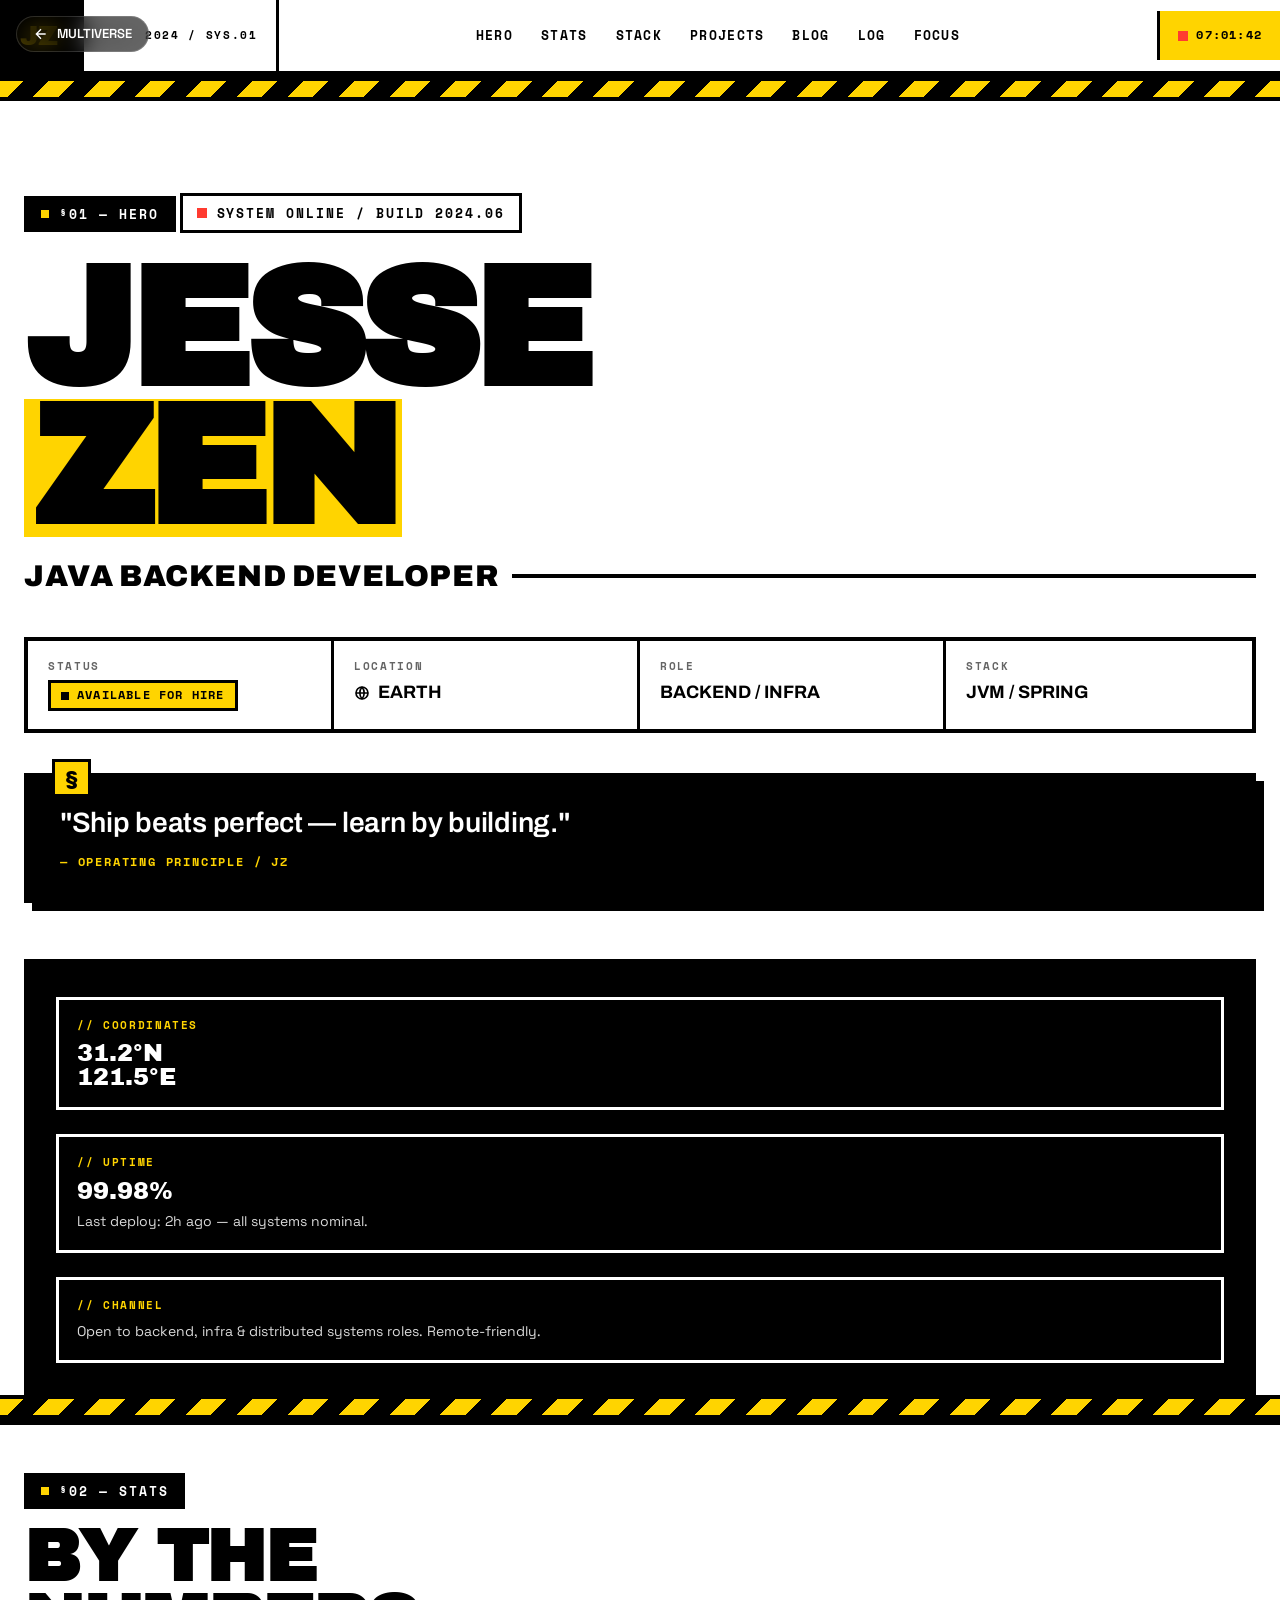
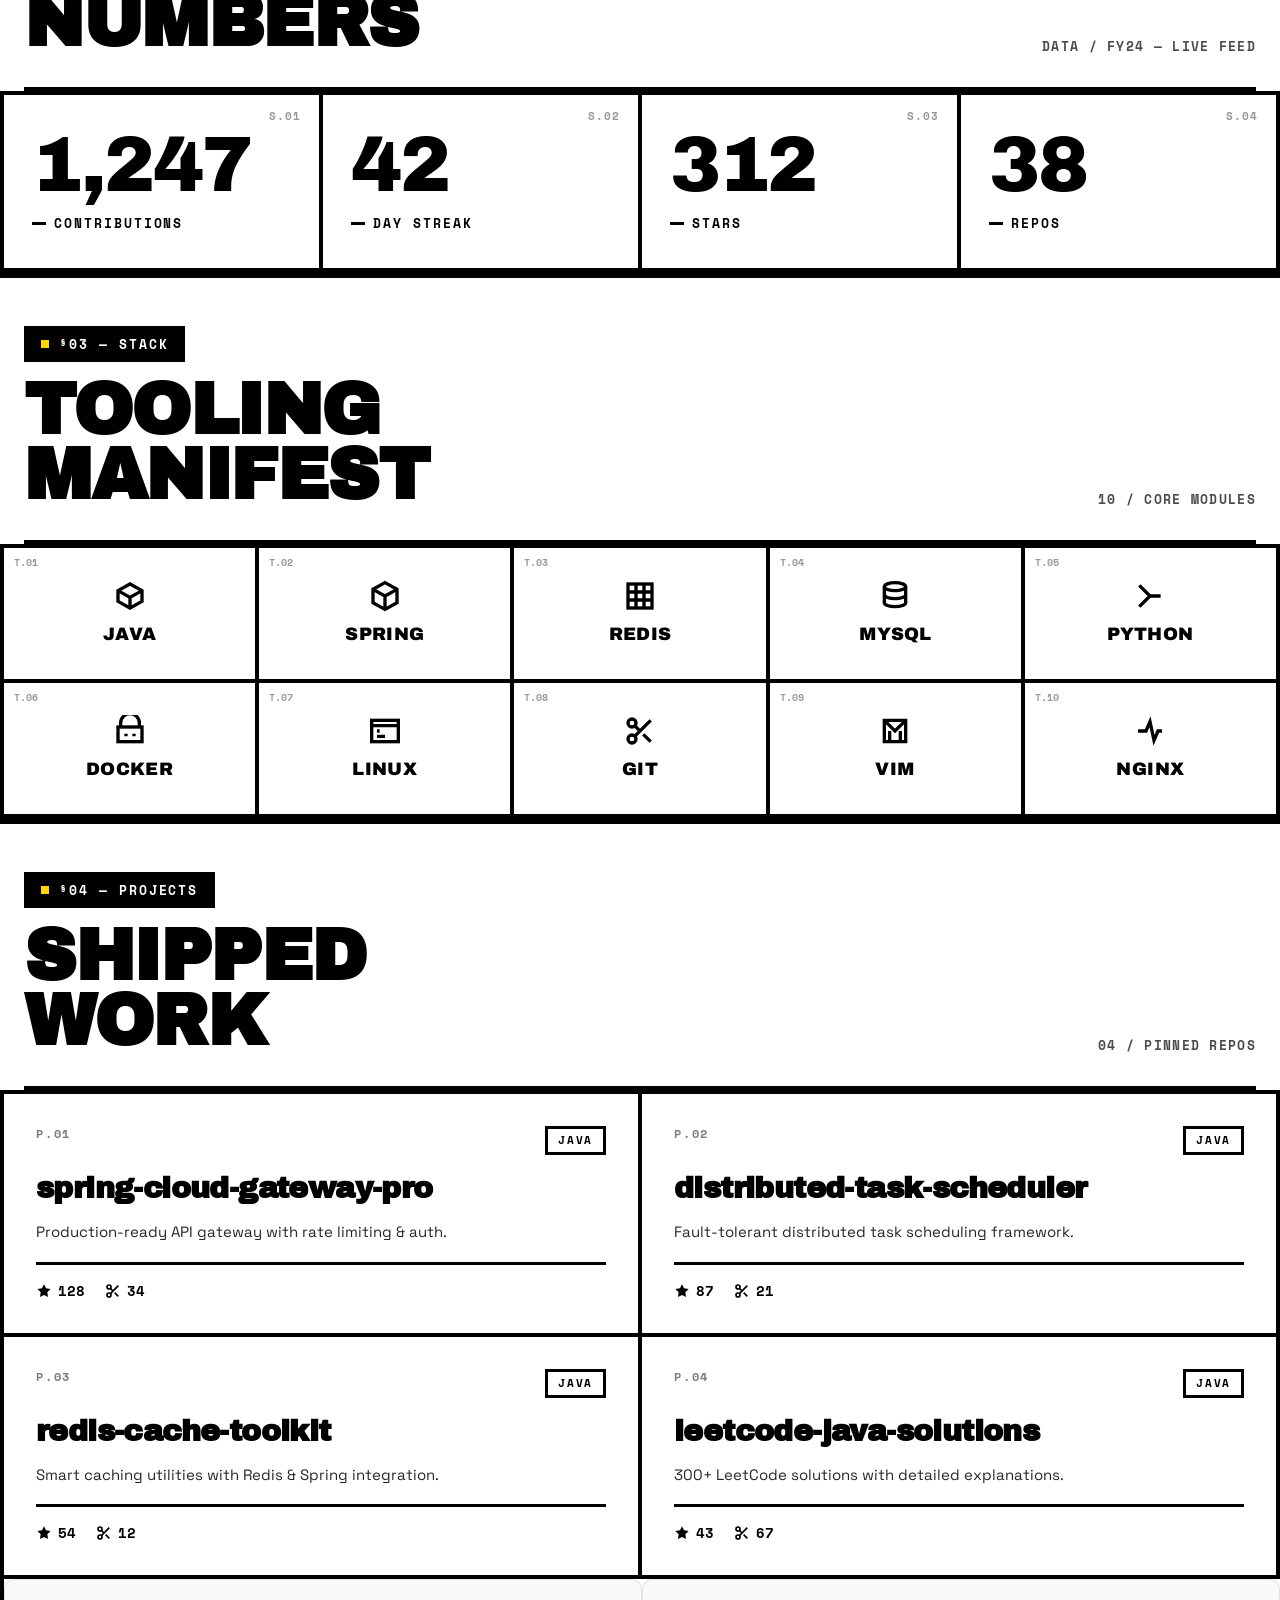
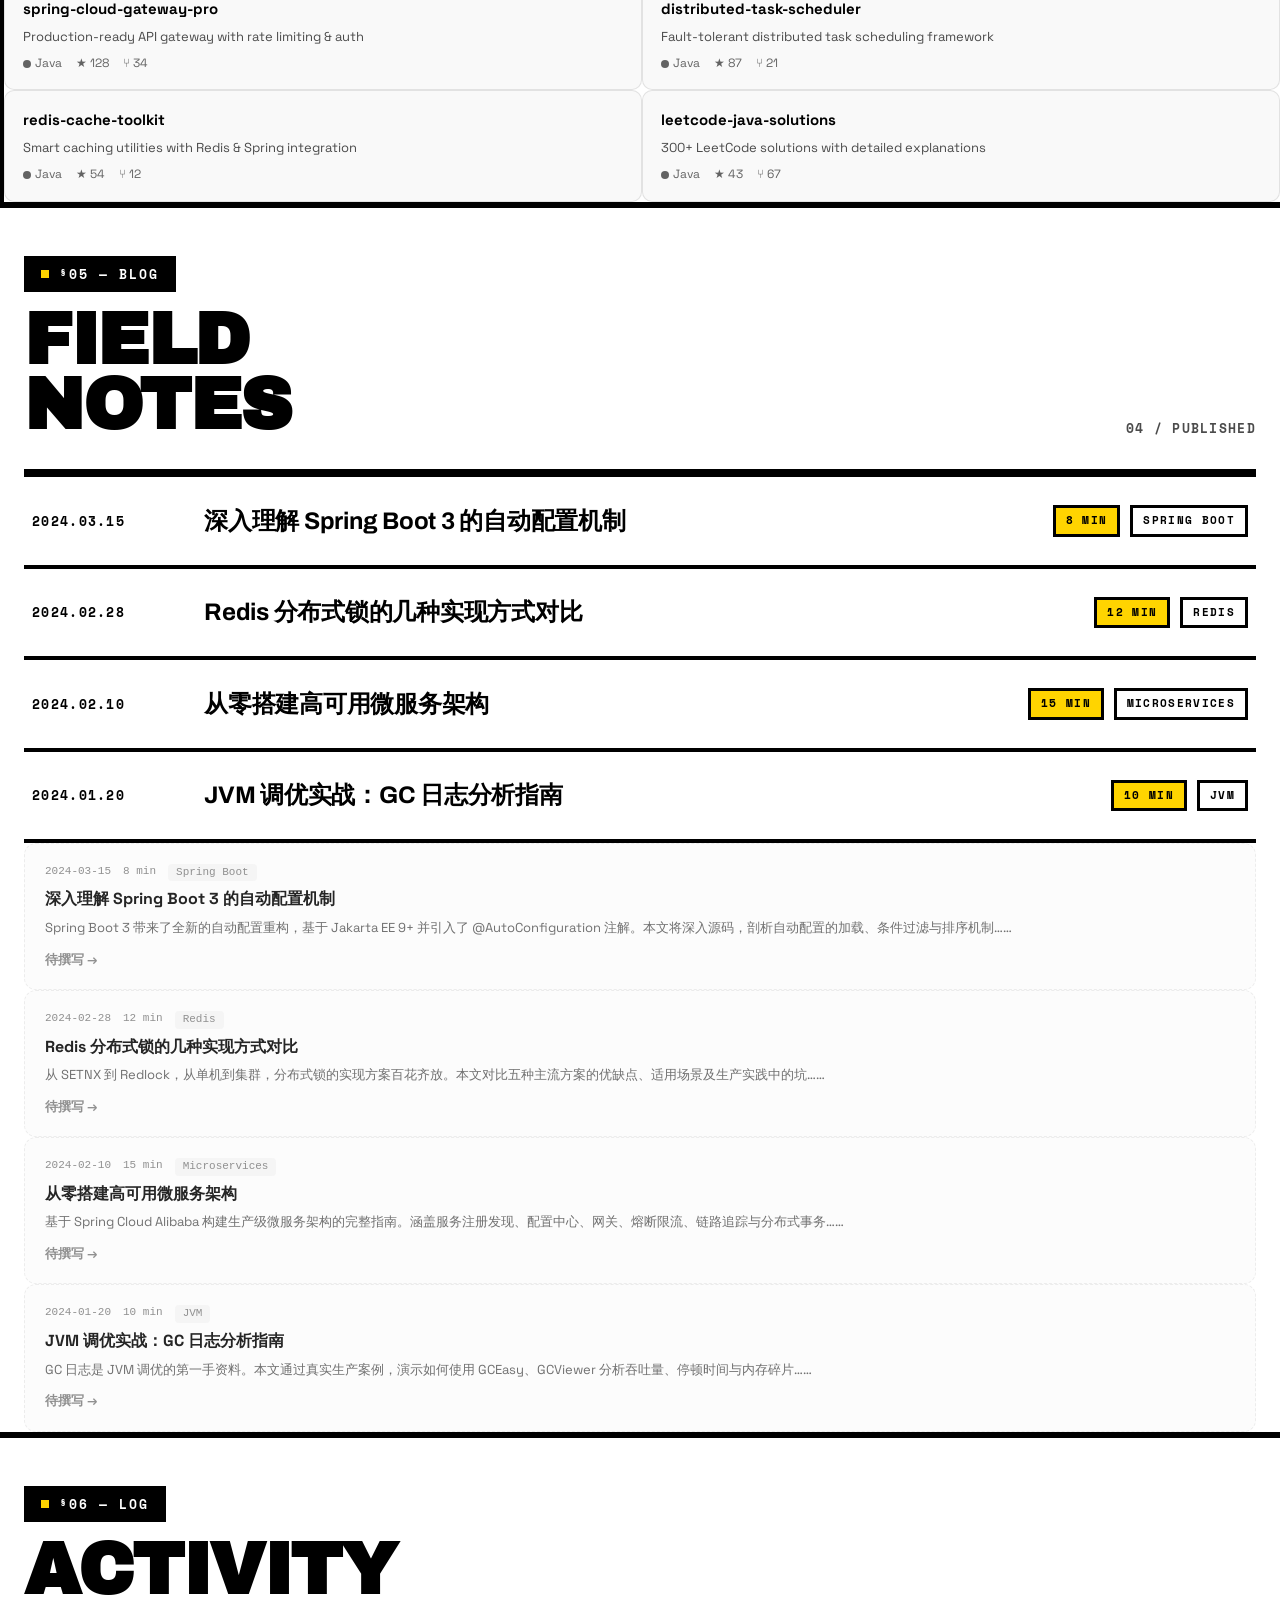
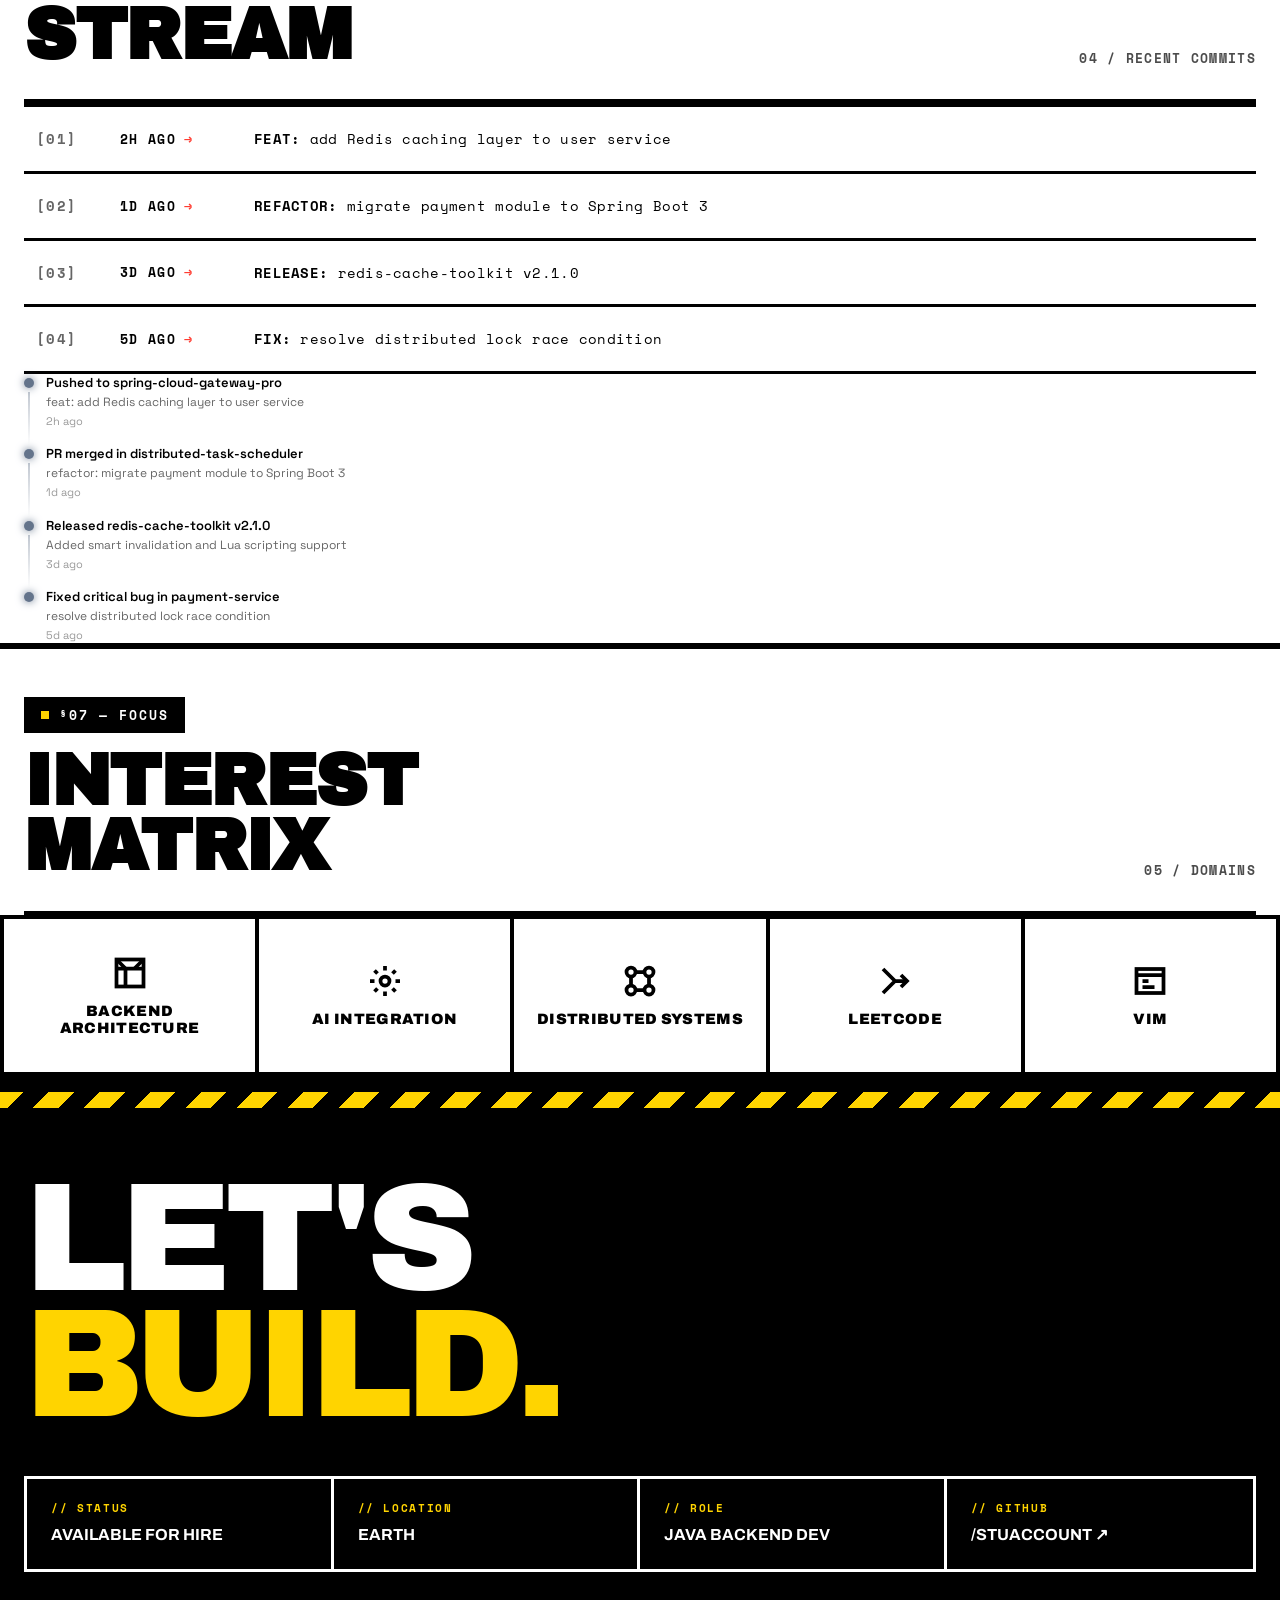
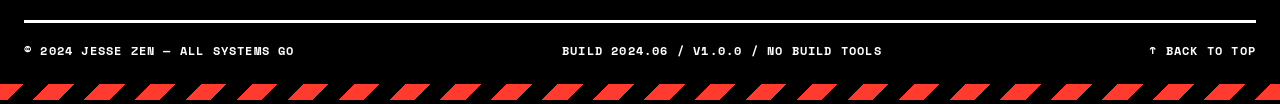
==== templates/brutalist.html @ 6328acd5 "feat: add multi-universe hub with 7 template styles - Add multiverse index page with card carousel a" ====
<!DOCTYPE html>
<html lang="en">
<head>
  <meta charset="UTF-8" />
  <meta name="viewport" content="width=device-width, initial-scale=1.0" />
  <title>JESSE ZEN — Java Backend Developer</title>
  <meta name="description" content="Jesse Zen — Java Backend Developer. Ship beats perfect — learn by building." />
  <link rel="preconnect" href="https://fonts.googleapis.com" />
  <link rel="preconnect" href="https://fonts.gstatic.com" crossorigin />
  <link href="https://fonts.googleapis.com/css2?family=Archivo+Black&family=Archivo:wght@400;500;600;700;900&family=Space+Grotesk:wght@300;400;500;600;700&family=Space+Mono:wght@400;700&display=swap" rel="stylesheet" />
  <style>
    /* ============================================================
       BRUTALIST INDUSTRIAL — DESIGN SYSTEM
       ============================================================ */
    :root {
      --black: #000000;
      --white: #ffffff;
      --yellow: #ffd400;
      --red: #ff3b30;
      --gray: #f4f4f4;
      --gray-dark: #1a1a1a;

      --border: 4px solid var(--black);
      --border-thick: 6px solid var(--black);
      --border-thin: 3px solid var(--black);

      --shadow-hard: 8px 8px 0 var(--black);
      --shadow-hard-sm: 6px 6px 0 var(--black);
      --shadow-hard-lg: 12px 12px 0 var(--black);

      --font-display: "Archivo Black", "Arial Black", sans-serif;
      --font-head: "Archivo", sans-serif;
      --font-body: "Space Grotesk", sans-serif;
      --font-mono: "Space Mono", "Courier New", monospace;
    }

    /* ============================================================
       RESET & BASE
       ============================================================ */
    *,
    *::before,
    *::after {
      margin: 0;
      padding: 0;
      box-sizing: border-box;
    }

    html {
      scroll-behavior: smooth;
      -webkit-text-size-adjust: 100%;
    }

    body {
      font-family: var(--font-body);
      background: var(--white);
      color: var(--black);
      line-height: 1.4;
      overflow-x: hidden;
      font-size: 16px;
    }

    a {
      color: inherit;
      text-decoration: none;
    }

    ul {
      list-style: none;
    }

    img,
    svg {
      display: block;
      max-width: 100%;
    }

    ::selection {
      background: var(--yellow);
      color: var(--black);
    }

    /* ============================================================
       HAZARD STRIPE PATTERN
       ============================================================ */
    .hazard {
      background-image: repeating-linear-gradient(
        -45deg,
        var(--yellow) 0,
        var(--yellow) 18px,
        var(--black) 18px,
        var(--black) 36px
      );
    }

    .hazard-red {
      background-image: repeating-linear-gradient(
        -45deg,
        var(--red) 0,
        var(--red) 18px,
        var(--black) 18px,
        var(--black) 36px
      );
    }

    .hazard-bar {
      height: 24px;
      width: 100%;
      border-top: var(--border);
      border-bottom: var(--border);
    }

    /* ============================================================
       LAYOUT PRIMITIVES
       ============================================================ */
    .container {
      width: 100%;
      max-width: 1400px;
      margin: 0 auto;
      padding: 0 24px;
    }

    .section {
      border-bottom: var(--border-thick);
      position: relative;
    }

    .section-label {
      font-family: var(--font-mono);
      font-size: 13px;
      font-weight: 700;
      letter-spacing: 0.15em;
      text-transform: uppercase;
      display: inline-flex;
      align-items: center;
      gap: 10px;
      background: var(--black);
      color: var(--white);
      padding: 6px 14px;
      border: var(--border-thin);
    }

    .section-label::before {
      content: "";
      width: 8px;
      height: 8px;
      background: var(--yellow);
      display: inline-block;
    }

    .section-head {
      display: flex;
      align-items: flex-end;
      justify-content: space-between;
      gap: 24px;
      flex-wrap: wrap;
      padding: 48px 0 32px;
      border-bottom: var(--border);
    }

    .section-title {
      font-family: var(--font-display);
      font-size: clamp(40px, 6vw, 72px);
      line-height: 0.9;
      text-transform: uppercase;
      letter-spacing: -0.02em;
    }

    .section-meta {
      font-family: var(--font-mono);
      font-size: 13px;
      font-weight: 700;
      letter-spacing: 0.1em;
      text-transform: uppercase;
      opacity: 0.7;
    }

    /* ============================================================
       NAV
       ============================================================ */
    .nav {
      position: sticky;
      top: 0;
      z-index: 100;
      background: var(--white);
      border-bottom: var(--border-thick);
    }

    .nav-inner {
      display: flex;
      align-items: center;
      justify-content: space-between;
      gap: 16px;
      padding: 0;
      max-width: 1400px;
      margin: 0 auto;
    }

    .nav-logo {
      display: flex;
      align-items: stretch;
    }

    .nav-logo-box {
      background: var(--black);
      color: var(--yellow);
      font-family: var(--font-display);
      font-size: 28px;
      padding: 16px 20px;
      letter-spacing: -0.02em;
      border-right: var(--border-thick);
      display: flex;
      align-items: center;
    }

    .nav-logo-tag {
      font-family: var(--font-mono);
      font-size: 11px;
      font-weight: 700;
      letter-spacing: 0.15em;
      padding: 16px 18px;
      border-right: var(--border-thin);
      display: flex;
      align-items: center;
      text-transform: uppercase;
    }

    .nav-links {
      display: flex;
      align-items: center;
      flex: 1;
      justify-content: center;
    }

    .nav-link {
      font-family: var(--font-mono);
      font-size: 13px;
      font-weight: 700;
      letter-spacing: 0.1em;
      text-transform: uppercase;
      padding: 18px 14px;
      position: relative;
      transition: background 0.12s ease, color 0.12s ease;
      white-space: nowrap;
    }

    .nav-link::after {
      content: "|";
      position: absolute;
      right: -2px;
      opacity: 0.35;
    }

    .nav-link:last-child::after {
      content: "";
    }

    .nav-link:hover {
      background: var(--black);
      color: var(--yellow);
    }

    .nav-counter {
      font-family: var(--font-mono);
      font-size: 12px;
      font-weight: 700;
      letter-spacing: 0.1em;
      padding: 16px 18px;
      background: var(--yellow);
      border-left: var(--border-thin);
      display: flex;
      align-items: center;
      gap: 8px;
      text-transform: uppercase;
    }

    .nav-counter-dot {
      width: 10px;
      height: 10px;
      background: var(--red);
      display: inline-block;
      animation: blink 1.4s steps(2) infinite;
    }

    @keyframes blink {
      0%, 50% { opacity: 1; }
      51%, 100% { opacity: 0.15; }
    }

    .nav-toggle {
      display: none;
      background: var(--black);
      color: var(--white);
      border: none;
      font-family: var(--font-mono);
      font-weight: 700;
      padding: 18px 20px;
      cursor: pointer;
      letter-spacing: 0.1em;
      text-transform: uppercase;
      font-size: 13px;
    }

    /* ============================================================
       HERO
       ============================================================ */
    .hero {
      position: relative;
      background: var(--white);
      border-bottom: var(--border-thick);
      overflow: hidden;
    }

    .hero-grid {
      display: grid;
      grid-template-columns: 1fr;
      gap: 0;
    }

    .hero-main {
      padding: 64px 0 56px;
      position: relative;
    }

    .hero-tag {
      display: inline-flex;
      align-items: center;
      gap: 10px;
      font-family: var(--font-mono);
      font-size: 13px;
      font-weight: 700;
      letter-spacing: 0.15em;
      text-transform: uppercase;
      border: var(--border-thin);
      padding: 8px 14px;
      margin-bottom: 28px;
      background: var(--white);
    }

    .hero-tag-dot {
      width: 10px;
      height: 10px;
      background: var(--red);
      animation: blink 1.4s steps(2) infinite;
    }

    .hero-name {
      font-family: var(--font-display);
      font-size: clamp(64px, 14vw, 168px);
      line-height: 0.82;
      letter-spacing: -0.04em;
      text-transform: uppercase;
      margin-bottom: 8px;
      word-break: break-word;
    }

    .hero-name .accent {
      color: var(--black);
      background: var(--yellow);
      padding: 0 8px;
      display: inline-block;
    }

    .hero-role {
      font-family: var(--font-head);
      font-weight: 900;
      font-size: clamp(20px, 2.4vw, 30px);
      text-transform: uppercase;
      letter-spacing: 0.02em;
      margin-top: 18px;
      display: flex;
      align-items: center;
      gap: 14px;
      flex-wrap: wrap;
    }

    .hero-role-bar {
      flex: 1;
      min-width: 40px;
      height: 4px;
      background: var(--black);
    }

    .hero-meta-row {
      display: grid;
      grid-template-columns: repeat(auto-fit, minmax(200px, 1fr));
      gap: 0;
      margin-top: 40px;
      border: var(--border);
    }

    .hero-meta-cell {
      padding: 18px 20px;
      border-right: var(--border-thin);
      background: var(--white);
    }

    .hero-meta-cell:last-child {
      border-right: none;
    }

    .hero-meta-label {
      font-family: var(--font-mono);
      font-size: 11px;
      font-weight: 700;
      letter-spacing: 0.15em;
      text-transform: uppercase;
      opacity: 0.6;
      margin-bottom: 6px;
    }

    .hero-meta-value {
      font-family: var(--font-head);
      font-weight: 700;
      font-size: 18px;
      text-transform: uppercase;
      display: flex;
      align-items: center;
      gap: 8px;
    }

    .status-badge {
      display: inline-flex;
      align-items: center;
      gap: 8px;
      background: var(--yellow);
      color: var(--black);
      padding: 4px 10px;
      border: var(--border-thin);
      font-family: var(--font-mono);
      font-size: 12px;
      font-weight: 700;
      letter-spacing: 0.1em;
      text-transform: uppercase;
    }

    .status-badge::before {
      content: "";
      width: 8px;
      height: 8px;
      background: var(--black);
      animation: blink 1.4s steps(2) infinite;
    }

    .hero-quote {
      margin-top: 40px;
      border: var(--border);
      background: var(--black);
      color: var(--white);
      padding: 28px 32px;
      position: relative;
      box-shadow: var(--shadow-hard);
    }

    .hero-quote::before {
      content: "§";
      position: absolute;
      top: -18px;
      left: 24px;
      background: var(--yellow);
      color: var(--black);
      font-family: var(--font-display);
      font-size: 20px;
      padding: 2px 10px;
      border: var(--border-thin);
    }

    .hero-quote-text {
      font-family: var(--font-head);
      font-weight: 600;
      font-size: clamp(20px, 2.2vw, 28px);
      line-height: 1.25;
      letter-spacing: -0.01em;
    }

    .hero-quote-author {
      font-family: var(--font-mono);
      font-size: 12px;
      font-weight: 700;
      letter-spacing: 0.15em;
      text-transform: uppercase;
      margin-top: 14px;
      color: var(--yellow);
    }

    .hero-side {
      background: var(--black);
      color: var(--white);
      padding: 32px;
      border-top: var(--border-thick);
      display: grid;
      gap: 24px;
    }

    .hero-side-block {
      border: var(--border-thin);
      border-color: var(--white);
      padding: 18px;
    }

    .hero-side-label {
      font-family: var(--font-mono);
      font-size: 11px;
      font-weight: 700;
      letter-spacing: 0.15em;
      text-transform: uppercase;
      color: var(--yellow);
      margin-bottom: 8px;
    }

    .hero-side-value {
      font-family: var(--font-display);
      font-size: 24px;
      line-height: 1;
      text-transform: uppercase;
    }

    .hero-side-text {
      font-family: var(--font-body);
      font-size: 14px;
      line-height: 1.5;
      color: var(--white);
      opacity: 0.85;
    }

    /* ============================================================
       STATS
       ============================================================ */
    .stats-grid {
      display: grid;
      grid-template-columns: repeat(4, 1fr);
      gap: 0;
      border-top: var(--border);
      border-left: var(--border);
    }

    .stat-cell {
      border-right: var(--border);
      border-bottom: var(--border);
      padding: 36px 28px;
      background: var(--white);
      position: relative;
      transition: background 0.12s ease, color 0.12s ease, transform 0.12s ease;
      cursor: default;
    }

    .stat-cell:hover {
      background: var(--black);
      color: var(--white);
      transform: translate(-4px, -4px);
      box-shadow: 8px 8px 0 var(--yellow);
    }

    .stat-num {
      font-family: var(--font-display);
      font-size: clamp(48px, 6vw, 84px);
      line-height: 0.9;
      letter-spacing: -0.03em;
    }

    .stat-label {
      font-family: var(--font-mono);
      font-size: 13px;
      font-weight: 700;
      letter-spacing: 0.15em;
      text-transform: uppercase;
      margin-top: 14px;
      display: flex;
      align-items: center;
      gap: 8px;
    }

    .stat-label::before {
      content: "";
      width: 14px;
      height: 3px;
      background: currentColor;
    }

    .stat-code {
      position: absolute;
      top: 14px;
      right: 18px;
      font-family: var(--font-mono);
      font-size: 11px;
      font-weight: 700;
      letter-spacing: 0.1em;
      opacity: 0.4;
    }

    /* ============================================================
       TECH STACK
       ============================================================ */
    .tech-grid {
      display: grid;
      grid-template-columns: repeat(5, 1fr);
      gap: 0;
      border-top: var(--border);
      border-left: var(--border);
    }

    .tech-cell {
      border-right: var(--border);
      border-bottom: var(--border);
      padding: 32px 20px;
      background: var(--white);
      text-align: center;
      transition: background 0.12s ease, color 0.12s ease;
      position: relative;
      cursor: default;
      min-height: 130px;
      display: flex;
      flex-direction: column;
      align-items: center;
      justify-content: center;
      gap: 10px;
    }

    .tech-cell:hover {
      background: var(--yellow);
    }

    .tech-cell:nth-child(even):hover {
      background: var(--black);
      color: var(--yellow);
    }

    .tech-icon {
      width: 32px;
      height: 32px;
    }

    .tech-name {
      font-family: var(--font-head);
      font-weight: 900;
      font-size: 18px;
      text-transform: uppercase;
      letter-spacing: 0.02em;
    }

    .tech-code {
      position: absolute;
      top: 8px;
      left: 10px;
      font-family: var(--font-mono);
      font-size: 10px;
      font-weight: 700;
      opacity: 0.4;
    }

    /* ============================================================
       PROJECTS
       ============================================================ */
    .projects-grid {
      display: grid;
      grid-template-columns: repeat(2, 1fr);
      gap: 0;
      border-top: var(--border);
      border-left: var(--border);
    }

    .project-card {
      border-right: var(--border);
      border-bottom: var(--border);
      padding: 32px;
      background: var(--white);
      transition: background 0.14s ease, color 0.14s ease, transform 0.14s ease;
      position: relative;
      display: flex;
      flex-direction: column;
      gap: 18px;
    }

    .project-card:hover {
      background: var(--black);
      color: var(--white);
      transform: translate(-4px, -4px);
      box-shadow: 8px 8px 0 var(--yellow);
    }

    .project-head {
      display: flex;
      align-items: flex-start;
      justify-content: space-between;
      gap: 16px;
    }

    .project-num {
      font-family: var(--font-mono);
      font-size: 12px;
      font-weight: 700;
      letter-spacing: 0.15em;
      opacity: 0.5;
    }

    .project-lang {
      font-family: var(--font-mono);
      font-size: 11px;
      font-weight: 700;
      letter-spacing: 0.15em;
      padding: 4px 10px;
      border: var(--border-thin);
      text-transform: uppercase;
    }

    .project-name {
      font-family: var(--font-display);
      font-size: clamp(22px, 2.4vw, 30px);
      line-height: 1;
      text-transform: lowercase;
      letter-spacing: -0.02em;
      word-break: break-all;
    }

    .project-desc {
      font-family: var(--font-body);
      font-size: 15px;
      line-height: 1.5;
      opacity: 0.85;
      flex: 1;
    }

    .project-foot {
      display: flex;
      align-items: center;
      gap: 20px;
      padding-top: 16px;
      border-top: var(--border-thin);
    }

    .project-stat {
      display: flex;
      align-items: center;
      gap: 6px;
      font-family: var(--font-mono);
      font-size: 14px;
      font-weight: 700;
    }

    .project-stat svg {
      width: 16px;
      height: 16px;
    }

    /* ============================================================
       BLOG
       ============================================================ */
    .blog-list {
      border-top: var(--border);
    }

    .blog-item {
      display: grid;
      grid-template-columns: 140px 1fr auto;
      gap: 32px;
      align-items: center;
      padding: 28px 8px;
      border-bottom: var(--border);
      transition: background 0.12s ease, color 0.12s ease, padding 0.12s ease;
      cursor: pointer;
    }

    .blog-item:hover {
      background: var(--black);
      color: var(--white);
      padding-left: 24px;
      padding-right: 24px;
    }

    .blog-date {
      font-family: var(--font-mono);
      font-size: 13px;
      font-weight: 700;
      letter-spacing: 0.1em;
      text-transform: uppercase;
    }

    .blog-title {
      font-family: var(--font-head);
      font-weight: 700;
      font-size: clamp(18px, 2vw, 24px);
      line-height: 1.25;
      letter-spacing: -0.01em;
    }

    .blog-tags {
      display: flex;
      align-items: center;
      gap: 10px;
      flex-shrink: 0;
    }

    .blog-tag {
      font-family: var(--font-mono);
      font-size: 11px;
      font-weight: 700;
      letter-spacing: 0.12em;
      padding: 5px 10px;
      border: var(--border-thin);
      text-transform: uppercase;
      white-space: nowrap;
    }

    .blog-tag-time {
      background: var(--yellow);
      color: var(--black);
    }

    .blog-tag-cat {
      background: var(--white);
      color: var(--black);
    }

    .blog-item:hover .blog-tag-cat {
      background: var(--black);
      color: var(--yellow);
      border-color: var(--yellow);
    }

    .blog-item:hover .blog-tag-time {
      background: var(--yellow);
      color: var(--black);
      border-color: var(--yellow);
    }

    /* ============================================================
       ACTIVITY LOG
       ============================================================ */
    .activity-list {
      border-top: var(--border);
    }

    .activity-item {
      display: grid;
      grid-template-columns: 60px 110px 1fr;
      gap: 24px;
      align-items: center;
      padding: 22px 12px;
      border-bottom: var(--border-thin);
      font-family: var(--font-mono);
      transition: background 0.12s ease, padding 0.12s ease;
    }

    .activity-item:hover {
      background: var(--yellow);
      padding-left: 24px;
    }

    .activity-num {
      font-weight: 700;
      font-size: 14px;
      letter-spacing: 0.1em;
      opacity: 0.6;
    }

    .activity-time {
      font-weight: 700;
      font-size: 13px;
      letter-spacing: 0.1em;
      text-transform: uppercase;
      display: flex;
      align-items: center;
      gap: 8px;
    }

    .activity-arrow {
      color: var(--red);
      font-weight: 700;
    }

    .activity-text {
      font-size: 14px;
      font-weight: 400;
      letter-spacing: 0.02em;
    }

    .activity-text .commit-type {
      font-weight: 700;
      text-transform: uppercase;
    }

    /* ============================================================
       INTERESTS
       ============================================================ */
    .interests-grid {
      display: grid;
      grid-template-columns: repeat(5, 1fr);
      gap: 0;
      border-top: var(--border);
      border-left: var(--border);
    }

    .interest-cell {
      border-right: var(--border);
      border-bottom: var(--border);
      padding: 36px 16px;
      background: var(--white);
      text-align: center;
      transition: background 0.12s ease, color 0.12s ease;
      cursor: default;
      min-height: 140px;
      display: flex;
      flex-direction: column;
      align-items: center;
      justify-content: center;
      gap: 12px;
    }

    .interest-cell:hover {
      background: var(--red);
      color: var(--white);
    }

    .interest-icon {
      width: 36px;
      height: 36px;
    }

    .interest-name {
      font-family: var(--font-head);
      font-weight: 900;
      font-size: 15px;
      text-transform: uppercase;
      letter-spacing: 0.02em;
      line-height: 1.1;
    }

    /* ============================================================
       FOOTER
       ============================================================ */
    .footer {
      background: var(--black);
      color: var(--white);
      border-top: var(--border-thick);
    }

    .footer-main {
      padding: 64px 0 48px;
    }

    .footer-big {
      font-family: var(--font-display);
      font-size: clamp(56px, 12vw, 160px);
      line-height: 0.82;
      letter-spacing: -0.04em;
      text-transform: uppercase;
    }

    .footer-big .yellow {
      color: var(--yellow);
    }

    .footer-row {
      display: grid;
      grid-template-columns: repeat(auto-fit, minmax(220px, 1fr));
      gap: 0;
      margin-top: 48px;
      border: var(--border-thin);
      border-color: var(--white);
    }

    .footer-cell {
      padding: 22px 24px;
      border-right: var(--border-thin);
      border-color: var(--white);
    }

    .footer-cell:last-child {
      border-right: none;
    }

    .footer-label {
      font-family: var(--font-mono);
      font-size: 11px;
      font-weight: 700;
      letter-spacing: 0.15em;
      text-transform: uppercase;
      color: var(--yellow);
      margin-bottom: 8px;
    }

    .footer-value {
      font-family: var(--font-head);
      font-weight: 700;
      font-size: 16px;
      text-transform: uppercase;
    }

    .footer-bottom {
      border-top: var(--border-thin);
      border-color: var(--white);
      padding: 20px 0;
      display: flex;
      align-items: center;
      justify-content: space-between;
      gap: 16px;
      flex-wrap: wrap;
      font-family: var(--font-mono);
      font-size: 12px;
      font-weight: 700;
      letter-spacing: 0.1em;
      text-transform: uppercase;
    }

    .footer-bottom a:hover {
      color: var(--yellow);
    }

    /* ============================================================
       BACK TO TOP
       ============================================================ */
    .to-top {
      position: fixed;
      bottom: 24px;
      right: 24px;
      background: var(--yellow);
      color: var(--black);
      border: var(--border);
      width: 56px;
      height: 56px;
      display: flex;
      align-items: center;
      justify-content: center;
      cursor: pointer;
      box-shadow: var(--shadow-hard-sm);
      z-index: 90;
      opacity: 0;
      pointer-events: none;
      transform: translateY(20px);
      transition: opacity 0.2s ease, transform 0.2s ease, background 0.12s ease;
    }

    .to-top.show {
      opacity: 1;
      pointer-events: auto;
      transform: translateY(0);
    }

    .to-top:hover {
      background: var(--red);
      color: var(--white);
    }

    .to-top svg {
      width: 24px;
      height: 24px;
    }

    /* ============================================================
       SCROLL REVEAL
       ============================================================ */
    .reveal {
      opacity: 0;
      transform: translateY(24px);
      transition: opacity 0.5s ease, transform 0.5s ease;
    }

    .reveal.in {
      opacity: 1;
      transform: translateY(0);
    }

    /* ============================================================
       RESPONSIVE
       ============================================================ */
    @media (max-width: 1024px) {
      .tech-grid {
        grid-template-columns: repeat(5, 1fr);
      }
      .interests-grid {
        grid-template-columns: repeat(5, 1fr);
      }
    }

    @media (max-width: 860px) {
      .nav-links {
        display: none;
        position: absolute;
        top: 100%;
        left: 0;
        right: 0;
        background: var(--white);
        flex-direction: column;
        border-bottom: var(--border-thick);
      }

      .nav-links.open {
        display: flex;
      }

      .nav-link {
        width: 100%;
        padding: 16px 24px;
        border-bottom: var(--border-thin);
      }

      .nav-link::after {
        content: "";
      }

      .nav-toggle {
        display: block;
      }

      .nav-counter {
        border-left: none;
      }

      .stats-grid {
        grid-template-columns: repeat(2, 1fr);
      }

      .tech-grid {
        grid-template-columns: repeat(2, 1fr);
      }

      .projects-grid {
        grid-template-columns: 1fr;
      }

      .interests-grid {
        grid-template-columns: repeat(2, 1fr);
      }

      .blog-item {
        grid-template-columns: 1fr;
        gap: 12px;
      }

      .activity-item {
        grid-template-columns: 50px 1fr;
        gap: 12px;
      }

      .activity-time {
        grid-column: 2;
      }

      .activity-text {
        grid-column: 1 / -1;
      }
    }

    @media (max-width: 560px) {
      .container {
        padding: 0 16px;
      }

      .hero-main {
        padding: 40px 0 36px;
      }

      .stats-grid {
        grid-template-columns: 1fr;
      }

      .tech-grid {
        grid-template-columns: 1fr;
      }

      .interests-grid {
        grid-template-columns: 1fr;
      }

      .hero-meta-row {
        grid-template-columns: 1fr;
      }

      .hero-meta-cell {
        border-right: none;
        border-bottom: var(--border-thin);
      }

      .hero-meta-cell:last-child {
        border-bottom: none;
      }

      .nav-logo-tag {
        display: none;
      }

      .section-head {
        flex-direction: column;
        align-items: flex-start;
      }
    }

    @media (prefers-reduced-motion: reduce) {
      *,
      *::before,
      *::after {
        animation-duration: 0.01ms !important;
        animation-iteration-count: 1 !important;
        transition-duration: 0.01ms !important;
        scroll-behavior: auto !important;
      }
    }
  </style>
  <link rel="stylesheet" href="../assets/shared.css" />
</head>
<body>
<a href="../index.html" class="gh-back-hub" aria-label="返回多元宇宙">
  <svg viewBox="0 0 24 24" fill="none" stroke="currentColor" stroke-width="2"><path d="M19 12H5M12 19l-7-7 7-7"/></svg>
  MULTIVERSE
</a>

  <!-- ============================================================
       NAV
       ============================================================ -->
  <nav class="nav" aria-label="Primary">
    <div class="nav-inner">
      <div class="nav-logo">
        <a href="#hero" class="nav-logo-box">JZ</a>
        <span class="nav-logo-tag">EST. 2024 / SYS.01</span>
      </div>

      <ul class="nav-links" id="navLinks">
        <li><a class="nav-link" href="#hero">Hero</a></li>
        <li><a class="nav-link" href="#stats">Stats</a></li>
        <li><a class="nav-link" href="#stack">Stack</a></li>
        <li><a class="nav-link" href="#projects">Projects</a></li>
        <li><a class="nav-link" href="#blog">Blog</a></li>
        <li><a class="nav-link" href="#activity">Log</a></li>
        <li><a class="nav-link" href="#interests">Focus</a></li>
      </ul>

      <div class="nav-counter">
        <span class="nav-counter-dot"></span>
        <span id="navClock">--:--:--</span>
      </div>

      <button class="nav-toggle" id="navToggle" aria-label="Toggle navigation" aria-expanded="false">MENU</button>
    </div>
  </nav>

  <!-- ============================================================
       HERO
       ============================================================ -->
  <header class="hero section" id="hero">
    <div class="hazard-bar hazard" aria-hidden="true"></div>
    <div class="container">
      <div class="hero-grid">
        <div class="hero-main">
          <span class="section-label">§01 — HERO</span>

          <div class="hero-tag" style="margin-top: 28px;">
            <span class="hero-tag-dot"></span>
            <span>SYSTEM ONLINE / BUILD 2024.06</span>
          </div>

          <h1 class="hero-name">JESSE<br><span class="accent">ZEN</span></h1>

          <div class="hero-role">
            <span>Java Backend Developer</span>
            <span class="hero-role-bar"></span>
          </div>

          <div class="hero-meta-row">
            <div class="hero-meta-cell">
              <div class="hero-meta-label">Status</div>
              <div class="hero-meta-value">
                <span class="status-badge">Available For Hire</span>
              </div>
            </div>
            <div class="hero-meta-cell">
              <div class="hero-meta-label">Location</div>
              <div class="hero-meta-value">
                <svg width="16" height="16" viewBox="0 0 24 24" fill="none" stroke="currentColor" stroke-width="2.5"><circle cx="12" cy="12" r="9"/><path d="M3 12h18M12 3a14 14 0 010 18M12 3a14 14 0 000 18"/></svg>
                Earth
              </div>
            </div>
            <div class="hero-meta-cell">
              <div class="hero-meta-label">Role</div>
              <div class="hero-meta-value">Backend / Infra</div>
            </div>
            <div class="hero-meta-cell">
              <div class="hero-meta-label">Stack</div>
              <div class="hero-meta-value">JVM / Spring</div>
            </div>
          </div>

          <blockquote class="hero-quote">
            <p class="hero-quote-text">"Ship beats perfect — learn by building."</p>
            <p class="hero-quote-author">— Operating Principle / JZ</p>
          </blockquote>
        </div>

        <aside class="hero-side" aria-label="Quick facts">
          <div class="hero-side-block">
            <div class="hero-side-label">// Coordinates</div>
            <div class="hero-side-value">31.2°N<br>121.5°E</div>
          </div>
          <div class="hero-side-block">
            <div class="hero-side-label">// Uptime</div>
            <div class="hero-side-value">99.98%</div>
            <div class="hero-side-text" style="margin-top:8px;">Last deploy: 2h ago — all systems nominal.</div>
          </div>
          <div class="hero-side-block">
            <div class="hero-side-label">// Channel</div>
            <div class="hero-side-text">Open to backend, infra &amp; distributed systems roles. Remote-friendly.</div>
          </div>
        </aside>
      </div>
    </div>
    <div class="hazard-bar hazard" aria-hidden="true"></div>
  </header>

  <!-- ============================================================
       STATS
       ============================================================ -->
  <section class="section" id="stats">
    <div class="container">
      <div class="section-head reveal">
        <div>
          <span class="section-label">§02 — STATS</span>
          <h2 class="section-title" style="margin-top:16px;">By The<br>Numbers</h2>
        </div>
        <div class="section-meta">DATA / FY24 — LIVE FEED</div>
      </div>
    </div>

    <div class="container" style="padding-left:0;padding-right:0;">
      <div class="stats-grid reveal">
        <div class="stat-cell">
          <span class="stat-code">S.01</span>
          <div class="stat-num" data-github="stat:contributions">1,247</div>
          <div class="stat-label">Contributions</div>
        </div>
        <div class="stat-cell">
          <span class="stat-code">S.02</span>
          <div class="stat-num" data-github="stat:streak">42</div>
          <div class="stat-label">Day Streak</div>
        </div>
        <div class="stat-cell">
          <span class="stat-code">S.03</span>
          <div class="stat-num" data-github="stat:stars">312</div>
          <div class="stat-label">Stars</div>
        </div>
        <div class="stat-cell">
          <span class="stat-code">S.04</span>
          <div class="stat-num" data-github="stat:repos">38</div>
          <div class="stat-label">Repos</div>
        </div>
      </div>
    </div>
  </section>

  <!-- ============================================================
       TECH STACK
       ============================================================ -->
  <section class="section" id="stack">
    <div class="container">
      <div class="section-head reveal">
        <div>
          <span class="section-label">§03 — STACK</span>
          <h2 class="section-title" style="margin-top:16px;">Tooling<br>Manifest</h2>
        </div>
        <div class="section-meta">10 / CORE MODULES</div>
      </div>
    </div>

    <div class="container" style="padding-left:0;padding-right:0;">
      <div class="tech-grid reveal">
        <div class="tech-cell">
          <span class="tech-code">T.01</span>
          <svg class="tech-icon" viewBox="0 0 24 24" fill="none" stroke="currentColor" stroke-width="2.5"><path d="M3 8l9-5 9 5v8l-9 5-9-5V8z"/><path d="M3 8l9 5 9-5M12 13v8"/></svg>
          <div class="tech-name">Java</div>
        </div>
        <div class="tech-cell">
          <span class="tech-code">T.02</span>
          <svg class="tech-icon" viewBox="0 0 24 24" fill="none" stroke="currentColor" stroke-width="2.5"><path d="M12 2l9 5v10l-9 5-9-5V7l9-5z"/><path d="M12 12l9-5M12 12v10M12 12L3 7"/></svg>
          <div class="tech-name">Spring</div>
        </div>
        <div class="tech-cell">
          <span class="tech-code">T.03</span>
          <svg class="tech-icon" viewBox="0 0 24 24" fill="none" stroke="currentColor" stroke-width="2.5"><rect x="3" y="3" width="18" height="18"/><path d="M9 9h6v6H9z"/><path d="M3 9h6M3 15h6M15 9h6M15 15h6M9 3v6M9 15v6M15 3v6M15 15v6"/></svg>
          <div class="tech-name">Redis</div>
        </div>
        <div class="tech-cell">
          <span class="tech-code">T.04</span>
          <svg class="tech-icon" viewBox="0 0 24 24" fill="none" stroke="currentColor" stroke-width="2.5"><ellipse cx="12" cy="5" rx="8" ry="3"/><path d="M4 5v6c0 1.7 3.6 3 8 3s8-1.3 8-3V5M4 11v6c0 1.7 3.6 3 8 3s8-1.3 8-3v-6"/></svg>
          <div class="tech-name">MySQL</div>
        </div>
        <div class="tech-cell">
          <span class="tech-code">T.05</span>
          <svg class="tech-icon" viewBox="0 0 24 24" fill="none" stroke="currentColor" stroke-width="2.5"><path d="M4 4l8 8-8 8M12 12h8"/></svg>
          <div class="tech-name">Python</div>
        </div>
        <div class="tech-cell">
          <span class="tech-code">T.06</span>
          <svg class="tech-icon" viewBox="0 0 24 24" fill="none" stroke="currentColor" stroke-width="2.5"><rect x="3" y="9" width="18" height="11"/><path d="M5 9V6a7 7 0 0114 0v3M9 14v2M15 14v2"/></svg>
          <div class="tech-name">Docker</div>
        </div>
        <div class="tech-cell">
          <span class="tech-code">T.07</span>
          <svg class="tech-icon" viewBox="0 0 24 24" fill="none" stroke="currentColor" stroke-width="2.5"><rect x="2" y="4" width="20" height="16"/><path d="M2 8h20M6 12h2M6 16h6"/></svg>
          <div class="tech-name">Linux</div>
        </div>
        <div class="tech-cell">
          <span class="tech-code">T.08</span>
          <svg class="tech-icon" viewBox="0 0 24 24" fill="none" stroke="currentColor" stroke-width="2.5"><circle cx="6" cy="6" r="3"/><circle cx="6" cy="18" r="3"/><path d="M20 4L8.12 15.88M14.47 14.48L20 20M8.12 8.12L12 12"/></svg>
          <div class="tech-name">Git</div>
        </div>
        <div class="tech-cell">
          <span class="tech-code">T.09</span>
          <svg class="tech-icon" viewBox="0 0 24 24" fill="none" stroke="currentColor" stroke-width="2.5"><path d="M4 4h16v16H4z"/><path d="M4 4l8 8 8-8M8 20V12M16 20V12"/></svg>
          <div class="tech-name">Vim</div>
        </div>
        <div class="tech-cell">
          <span class="tech-code">T.10</span>
          <svg class="tech-icon" viewBox="0 0 24 24" fill="none" stroke="currentColor" stroke-width="2.5"><path d="M3 12h6l3-7 3 14 3-7h3"/></svg>
          <div class="tech-name">Nginx</div>
        </div>
      </div>
    </div>
  </section>

  <!-- ============================================================
       PROJECTS
       ============================================================ -->
  <section class="section" id="projects">
    <div class="container">
      <div class="section-head reveal">
        <div>
          <span class="section-label">§04 — PROJECTS</span>
          <h2 class="section-title" style="margin-top:16px;">Shipped<br>Work</h2>
        </div>
        <div class="section-meta">04 / PINNED REPOS</div>
      </div>
    </div>

    <div class="container" style="padding-left:0;padding-right:0;">
      <div class="projects-grid reveal" data-github="repos:list">
        <article class="project-card">
          <div class="project-head">
            <span class="project-num">P.01</span>
            <span class="project-lang">Java</span>
          </div>
          <h3 class="project-name">spring-cloud-gateway-pro</h3>
          <p class="project-desc">Production-ready API gateway with rate limiting &amp; auth.</p>
          <div class="project-foot">
            <span class="project-stat">
              <svg viewBox="0 0 24 24" fill="currentColor"><path d="M12 2l3 6 7 1-5 5 1 7-6-3-6 3 1-7-5-5 7-1 3-6z"/></svg>
              128
            </span>
            <span class="project-stat">
              <svg viewBox="0 0 24 24" fill="none" stroke="currentColor" stroke-width="2.5"><circle cx="6" cy="6" r="3"/><circle cx="6" cy="18" r="3"/><path d="M20 4L8.12 15.88M14.47 14.48L20 20M8.12 8.12L12 12"/></svg>
              34
            </span>
          </div>
        </article>

        <article class="project-card">
          <div class="project-head">
            <span class="project-num">P.02</span>
            <span class="project-lang">Java</span>
          </div>
          <h3 class="project-name">distributed-task-scheduler</h3>
          <p class="project-desc">Fault-tolerant distributed task scheduling framework.</p>
          <div class="project-foot">
            <span class="project-stat">
              <svg viewBox="0 0 24 24" fill="currentColor"><path d="M12 2l3 6 7 1-5 5 1 7-6-3-6 3 1-7-5-5 7-1 3-6z"/></svg>
              87
            </span>
            <span class="project-stat">
              <svg viewBox="0 0 24 24" fill="none" stroke="currentColor" stroke-width="2.5"><circle cx="6" cy="6" r="3"/><circle cx="6" cy="18" r="3"/><path d="M20 4L8.12 15.88M14.47 14.48L20 20M8.12 8.12L12 12"/></svg>
              21
            </span>
          </div>
        </article>

        <article class="project-card">
          <div class="project-head">
            <span class="project-num">P.03</span>
            <span class="project-lang">Java</span>
          </div>
          <h3 class="project-name">redis-cache-toolkit</h3>
          <p class="project-desc">Smart caching utilities with Redis &amp; Spring integration.</p>
          <div class="project-foot">
            <span class="project-stat">
              <svg viewBox="0 0 24 24" fill="currentColor"><path d="M12 2l3 6 7 1-5 5 1 7-6-3-6 3 1-7-5-5 7-1 3-6z"/></svg>
              54
            </span>
            <span class="project-stat">
              <svg viewBox="0 0 24 24" fill="none" stroke="currentColor" stroke-width="2.5"><circle cx="6" cy="6" r="3"/><circle cx="6" cy="18" r="3"/><path d="M20 4L8.12 15.88M14.47 14.48L20 20M8.12 8.12L12 12"/></svg>
              12
            </span>
          </div>
        </article>

        <article class="project-card">
          <div class="project-head">
            <span class="project-num">P.04</span>
            <span class="project-lang">Java</span>
          </div>
          <h3 class="project-name">leetcode-java-solutions</h3>
          <p class="project-desc">300+ LeetCode solutions with detailed explanations.</p>
          <div class="project-foot">
            <span class="project-stat">
              <svg viewBox="0 0 24 24" fill="currentColor"><path d="M12 2l3 6 7 1-5 5 1 7-6-3-6 3 1-7-5-5 7-1 3-6z"/></svg>
              43
            </span>
            <span class="project-stat">
              <svg viewBox="0 0 24 24" fill="none" stroke="currentColor" stroke-width="2.5"><circle cx="6" cy="6" r="3"/><circle cx="6" cy="18" r="3"/><path d="M20 4L8.12 15.88M14.47 14.48L20 20M8.12 8.12L12 12"/></svg>
              67
            </span>
          </div>
        </article>
      </div>
    </div>
  </section>

  <!-- ============================================================
       BLOG
       ============================================================ -->
  <section class="section" id="blog">
    <div class="container">
      <div class="section-head reveal">
        <div>
          <span class="section-label">§05 — BLOG</span>
          <h2 class="section-title" style="margin-top:16px;">Field<br>Notes</h2>
        </div>
        <div class="section-meta">04 / PUBLISHED</div>
      </div>

      <div class="blog-list reveal" data-github="blog:list">
        <article class="blog-item">
          <div class="blog-date">2024.03.15</div>
          <h3 class="blog-title">深入理解 Spring Boot 3 的自动配置机制</h3>
          <div class="blog-tags">
            <span class="blog-tag blog-tag-time">8 MIN</span>
            <span class="blog-tag blog-tag-cat">Spring Boot</span>
          </div>
        </article>

        <article class="blog-item">
          <div class="blog-date">2024.02.28</div>
          <h3 class="blog-title">Redis 分布式锁的几种实现方式对比</h3>
          <div class="blog-tags">
            <span class="blog-tag blog-tag-time">12 MIN</span>
            <span class="blog-tag blog-tag-cat">Redis</span>
          </div>
        </article>

        <article class="blog-item">
          <div class="blog-date">2024.02.10</div>
          <h3 class="blog-title">从零搭建高可用微服务架构</h3>
          <div class="blog-tags">
            <span class="blog-tag blog-tag-time">15 MIN</span>
            <span class="blog-tag blog-tag-cat">Microservices</span>
          </div>
        </article>

        <article class="blog-item">
          <div class="blog-date">2024.01.20</div>
          <h3 class="blog-title">JVM 调优实战：GC 日志分析指南</h3>
          <div class="blog-tags">
            <span class="blog-tag blog-tag-time">10 MIN</span>
            <span class="blog-tag blog-tag-cat">JVM</span>
          </div>
        </article>
      </div>
    </div>
  </section>

  <!-- ============================================================
       ACTIVITY LOG
       ============================================================ -->
  <section class="section" id="activity">
    <div class="container">
      <div class="section-head reveal">
        <div>
          <span class="section-label">§06 — LOG</span>
          <h2 class="section-title" style="margin-top:16px;">Activity<br>Stream</h2>
        </div>
        <div class="section-meta">04 / RECENT COMMITS</div>
      </div>

      <div class="activity-list reveal" data-github="activity:list">
        <div class="activity-item">
          <span class="activity-num">[01]</span>
          <span class="activity-time">2H AGO <span class="activity-arrow">→</span></span>
          <span class="activity-text"><span class="commit-type">feat:</span> add Redis caching layer to user service</span>
        </div>
        <div class="activity-item">
          <span class="activity-num">[02]</span>
          <span class="activity-time">1D AGO <span class="activity-arrow">→</span></span>
          <span class="activity-text"><span class="commit-type">refactor:</span> migrate payment module to Spring Boot 3</span>
        </div>
        <div class="activity-item">
          <span class="activity-num">[03]</span>
          <span class="activity-time">3D AGO <span class="activity-arrow">→</span></span>
          <span class="activity-text"><span class="commit-type">release:</span> redis-cache-toolkit v2.1.0</span>
        </div>
        <div class="activity-item">
          <span class="activity-num">[04]</span>
          <span class="activity-time">5D AGO <span class="activity-arrow">→</span></span>
          <span class="activity-text"><span class="commit-type">fix:</span> resolve distributed lock race condition</span>
        </div>
      </div>
    </div>
  </section>

  <!-- ============================================================
       INTERESTS
       ============================================================ -->
  <section class="section" id="interests">
    <div class="container">
      <div class="section-head reveal">
        <div>
          <span class="section-label">§07 — FOCUS</span>
          <h2 class="section-title" style="margin-top:16px;">Interest<br>Matrix</h2>
        </div>
        <div class="section-meta">05 / DOMAINS</div>
      </div>
    </div>

    <div class="container" style="padding-left:0;padding-right:0;">
      <div class="interests-grid reveal">
        <div class="interest-cell">
          <svg class="interest-icon" viewBox="0 0 24 24" fill="none" stroke="currentColor" stroke-width="2.5"><rect x="3" y="3" width="18" height="18"/><path d="M3 9h18M9 21V9"/><path d="M3 3l6 6M21 3l-6 6"/></svg>
          <div class="interest-name">Backend Architecture</div>
        </div>
        <div class="interest-cell">
          <svg class="interest-icon" viewBox="0 0 24 24" fill="none" stroke="currentColor" stroke-width="2.5"><circle cx="12" cy="12" r="3"/><path d="M12 2v3M12 19v3M2 12h3M19 12h3M5 5l2 2M17 17l2 2M19 5l-2 2M7 17l-2 2"/></svg>
          <div class="interest-name">AI Integration</div>
        </div>
        <div class="interest-cell">
          <svg class="interest-icon" viewBox="0 0 24 24" fill="none" stroke="currentColor" stroke-width="2.5"><circle cx="6" cy="6" r="3"/><circle cx="18" cy="6" r="3"/><circle cx="6" cy="18" r="3"/><circle cx="18" cy="18" r="3"/><path d="M9 6h6M9 18h6M6 9v6M18 9v6"/></svg>
          <div class="interest-name">Distributed Systems</div>
        </div>
        <div class="interest-cell">
          <svg class="interest-icon" viewBox="0 0 24 24" fill="none" stroke="currentColor" stroke-width="2.5"><path d="M4 4l8 8-8 8M12 12h8"/><path d="M16 8l4 4-4 4"/></svg>
          <div class="interest-name">LeetCode</div>
        </div>
        <div class="interest-cell">
          <svg class="interest-icon" viewBox="0 0 24 24" fill="none" stroke="currentColor" stroke-width="2.5"><rect x="3" y="4" width="18" height="16"/><path d="M3 8h18M7 12h4M7 16h8"/></svg>
          <div class="interest-name">Vim</div>
        </div>
      </div>
    </div>
  </section>

  <!-- ============================================================
       FOOTER
       ============================================================ -->
  <footer class="footer">
    <div class="hazard-bar hazard" aria-hidden="true"></div>
    <div class="container">
      <div class="footer-main">
        <div class="footer-big reveal">LET'S<br><span class="yellow">BUILD.</span></div>

        <div class="footer-row reveal">
          <div class="footer-cell">
            <div class="footer-label">// Status</div>
            <div class="footer-value">Available For Hire</div>
          </div>
          <div class="footer-cell">
            <div class="footer-label">// Location</div>
            <div class="footer-value">Earth</div>
          </div>
          <div class="footer-cell">
            <div class="footer-label">// Role</div>
            <div class="footer-value">Java Backend Dev</div>
          </div>
          <div class="footer-cell">
            <div class="footer-label">// GitHub</div>
            <div class="footer-value"><a href="https://github.com/stuAccount" target="_blank" rel="noopener">/stuAccount ↗</a></div>
          </div>
        </div>
      </div>

      <div class="footer-bottom">
        <span>© 2024 JESSE ZEN — ALL SYSTEMS GO</span>
        <span>BUILD 2024.06 / v1.0.0 / NO BUILD TOOLS</span>
        <span><a href="#hero">↑ BACK TO TOP</a></span>
      </div>
    </div>
    <div class="hazard-bar hazard-red" aria-hidden="true"></div>
  </footer>

  <!-- Back to top button -->
  <button class="to-top" id="toTop" aria-label="Back to top">
    <svg viewBox="0 0 24 24" fill="none" stroke="currentColor" stroke-width="3"><path d="M12 19V5M5 12l7-7 7 7"/></svg>
  </button>

  <script>
    (function () {
      "use strict";

      // ---- Mobile nav toggle ----
      var toggle = document.getElementById("navToggle");
      var links = document.getElementById("navLinks");
      if (toggle && links) {
        toggle.addEventListener("click", function () {
          var open = links.classList.toggle("open");
          toggle.setAttribute("aria-expanded", open ? "true" : "false");
          toggle.textContent = open ? "CLOSE" : "MENU";
        });
        // Close menu when a link is clicked
        links.querySelectorAll(".nav-link").forEach(function (link) {
          link.addEventListener("click", function () {
            links.classList.remove("open");
            toggle.setAttribute("aria-expanded", "false");
            toggle.textContent = "MENU";
          });
        });
      }

      // ---- Live clock in nav counter ----
      var clock = document.getElementById("navClock");
      function tick() {
        if (!clock) return;
        var d = new Date();
        var pad = function (n) { return n < 10 ? "0" + n : "" + n; };
        clock.textContent = pad(d.getHours()) + ":" + pad(d.getMinutes()) + ":" + pad(d.getSeconds());
      }
      tick();
      setInterval(tick, 1000);

      // ---- Scroll reveal via IntersectionObserver ----
      var reveals = document.querySelectorAll(".reveal");
      if ("IntersectionObserver" in window) {
        var io = new IntersectionObserver(function (entries) {
          entries.forEach(function (entry) {
            if (entry.isIntersecting) {
              entry.target.classList.add("in");
              io.unobserve(entry.target);
            }
          });
        }, { threshold: 0.12, rootMargin: "0px 0px -40px 0px" });
        reveals.forEach(function (el) { io.observe(el); });
      } else {
        reveals.forEach(function (el) { el.classList.add("in"); });
      }

      // ---- Back to top ----
      var toTop = document.getElementById("toTop");
      if (toTop) {
        window.addEventListener("scroll", function () {
          if (window.scrollY > 600) {
            toTop.classList.add("show");
          } else {
            toTop.classList.remove("show");
          }
        }, { passive: true });
        toTop.addEventListener("click", function () {
          window.scrollTo({ top: 0, behavior: "smooth" });
        });
      }
    })();
  </script>
  <script src="../config.js"></script>
  <script src="../github-api.js"></script>
  <script>
    document.addEventListener('DOMContentLoaded', function() {
      if (window.GitHubAPI) GitHubAPI.init();
    });
  </script>
</body>
</html>
---- assets/shared.css ----
/**
 * 多元宇宙 - 共享样式
 * ============================================================
 * 加载骨架屏、动态内容卡片、错误降级样式
 * 所有模板页面引入此文件以获得统一的动态数据展示效果。
 */

/* ===== 骨架屏加载态 ===== */
.gh-skeleton {
  position: relative;
  overflow: hidden;
  color: transparent !important;
  background: rgba(128, 128, 128, 0.12) !important;
  border-radius: 4px;
  pointer-events: none;
  user-select: none;
  min-height: 1em;
}

.gh-skeleton::after {
  content: "";
  position: absolute;
  inset: 0;
  background: linear-gradient(
    90deg,
    transparent 0%,
    rgba(255, 255, 255, 0.08) 50%,
    transparent 100%
  );
  animation: gh-shimmer 1.5s infinite;
}

@keyframes gh-shimmer {
  0% { transform: translateX(-100%); }
  100% { transform: translateX(100%); }
}

.gh-skeleton img {
  visibility: hidden;
}

/* ===== 仓库卡片 ===== */
.gh-repo-card {
  display: flex;
  flex-direction: column;
  gap: 8px;
  padding: 18px;
  border-radius: 10px;
  border: 1px solid rgba(128, 128, 128, 0.2);
  background: rgba(128, 128, 128, 0.05);
  transition: transform 0.2s, box-shadow 0.2s, border-color 0.2s;
  text-decoration: none;
}

.gh-repo-card:hover {
  transform: translateY(-3px);
  border-color: rgba(128, 128, 128, 0.4);
  box-shadow: 0 8px 24px rgba(0, 0, 0, 0.15);
}

.gh-repo-name {
  font-size: 15px;
  font-weight: 700;
  color: inherit;
  text-decoration: none;
  word-break: break-all;
}

.gh-repo-name:hover {
  text-decoration: underline;
}

.gh-repo-desc {
  font-size: 13px;
  opacity: 0.7;
  line-height: 1.5;
  margin: 0;
  flex: 1;
}

.gh-repo-meta {
  display: flex;
  align-items: center;
  gap: 14px;
  font-size: 12px;
  opacity: 0.6;
}

.gh-lang-dot {
  display: inline-block;
  width: 8px;
  height: 8px;
  border-radius: 50%;
  background: currentColor;
  margin-right: 4px;
  vertical-align: middle;
}

/* ===== 活动时间线 ===== */
.gh-activity-item {
  display: flex;
  gap: 12px;
  padding-bottom: 16px;
  position: relative;
}

.gh-activity-item:last-child {
  padding-bottom: 0;
}

.gh-activity-dot {
  width: 10px;
  height: 10px;
  border-radius: 50%;
  background: var(--gh-color, #64748b);
  box-shadow: 0 0 8px var(--gh-color, #64748b);
  flex-shrink: 0;
  margin-top: 4px;
}

.gh-activity-item:not(:last-child) .gh-activity-dot::after {
  content: "";
  position: absolute;
  left: 4px;
  top: 18px;
  bottom: 0;
  width: 2px;
  background: linear-gradient(
    to bottom,
    var(--gh-color, #64748b) 0%,
    transparent 100%
  );
  opacity: 0.4;
}

.gh-activity-body {
  flex: 1;
}

.gh-activity-action {
  font-size: 13px;
  font-weight: 600;
  margin-bottom: 2px;
}

.gh-activity-desc {
  font-size: 12px;
  opacity: 0.6;
  line-height: 1.4;
  margin-bottom: 3px;
}

.gh-activity-time {
  font-size: 11px;
  opacity: 0.4;
}

/* ===== 博客卡片 ===== */
.gh-blog-card {
  display: flex;
  flex-direction: column;
  gap: 8px;
  padding: 20px;
  border-radius: 12px;
  border: 1px solid rgba(128, 128, 128, 0.15);
  background: rgba(128, 128, 128, 0.03);
  transition: transform 0.2s, border-color 0.2s;
}

.gh-blog-card:hover {
  transform: translateY(-2px);
  border-color: rgba(128, 128, 128, 0.3);
}

.gh-blog-card[data-placeholder] {
  border-style: dashed;
  opacity: 0.85;
}

.gh-blog-meta {
  display: flex;
  gap: 12px;
  font-size: 11px;
  opacity: 0.5;
  font-family: "JetBrains Mono", monospace, monospace;
  flex-wrap: wrap;
}

.gh-blog-cat {
  padding: 1px 8px;
  border-radius: 4px;
  background: rgba(128, 128, 128, 0.12);
}

.gh-blog-title {
  font-size: 16px;
  font-weight: 700;
  margin: 0;
  line-height: 1.3;
}

.gh-blog-excerpt {
  font-size: 13px;
  opacity: 0.65;
  line-height: 1.6;
  margin: 0;
}

.gh-blog-link {
  font-size: 13px;
  font-weight: 600;
  text-decoration: none;
  align-self: flex-start;
  margin-top: 4px;
}

.gh-blog-card[data-placeholder] .gh-blog-link {
  opacity: 0.5;
  cursor: not-allowed;
}

/* ===== 加载完成过渡 ===== */
[data-github] {
  transition: opacity 0.4s ease;
}

[data-github]:not(.gh-loaded):not(.gh-skeleton) {
  opacity: 0.5;
}

/* ===== 返回枢纽导航 ===== */
.gh-back-hub {
  position: fixed;
  top: 16px;
  left: 16px;
  z-index: 1000;
  display: flex;
  align-items: center;
  gap: 8px;
  padding: 8px 16px;
  border-radius: 24px;
  font-size: 13px;
  font-weight: 600;
  text-decoration: none;
  background: rgba(0, 0, 0, 0.6);
  backdrop-filter: blur(12px);
  -webkit-backdrop-filter: blur(12px);
  border: 1px solid rgba(255, 255, 255, 0.15);
  color: #fff;
  transition: all 0.2s;
}

.gh-back-hub:hover {
  background: rgba(0, 0, 0, 0.8);
  border-color: rgba(255, 255, 255, 0.3);
  transform: translateX(-2px);
}

.gh-back-hub svg {
  width: 16px;
  height: 16px;
}

/* ===== 错误提示 ===== */
.gh-error-banner {
  position: fixed;
  bottom: 20px;
  right: 20px;
  z-index: 9999;
  padding: 12px 20px;
  border-radius: 8px;
  background: rgba(239, 68, 68, 0.15);
  backdrop-filter: blur(12px);
  border: 1px solid rgba(239, 68, 68, 0.3);
  color: #fca5a5;
  font-size: 13px;
  max-width: 320px;
  animation: gh-slide-in 0.3s ease;
}

@keyframes gh-slide-in {
  from { transform: translateX(100%); opacity: 0; }
  to { transform: translateX(0); opacity: 1; }
}

/* ===== 响应式 ===== */
@media (max-width: 640px) {
  .gh-back-hub {
    top: 8px;
    left: 8px;
    padding: 6px 12px;
    font-size: 12px;
  }
}
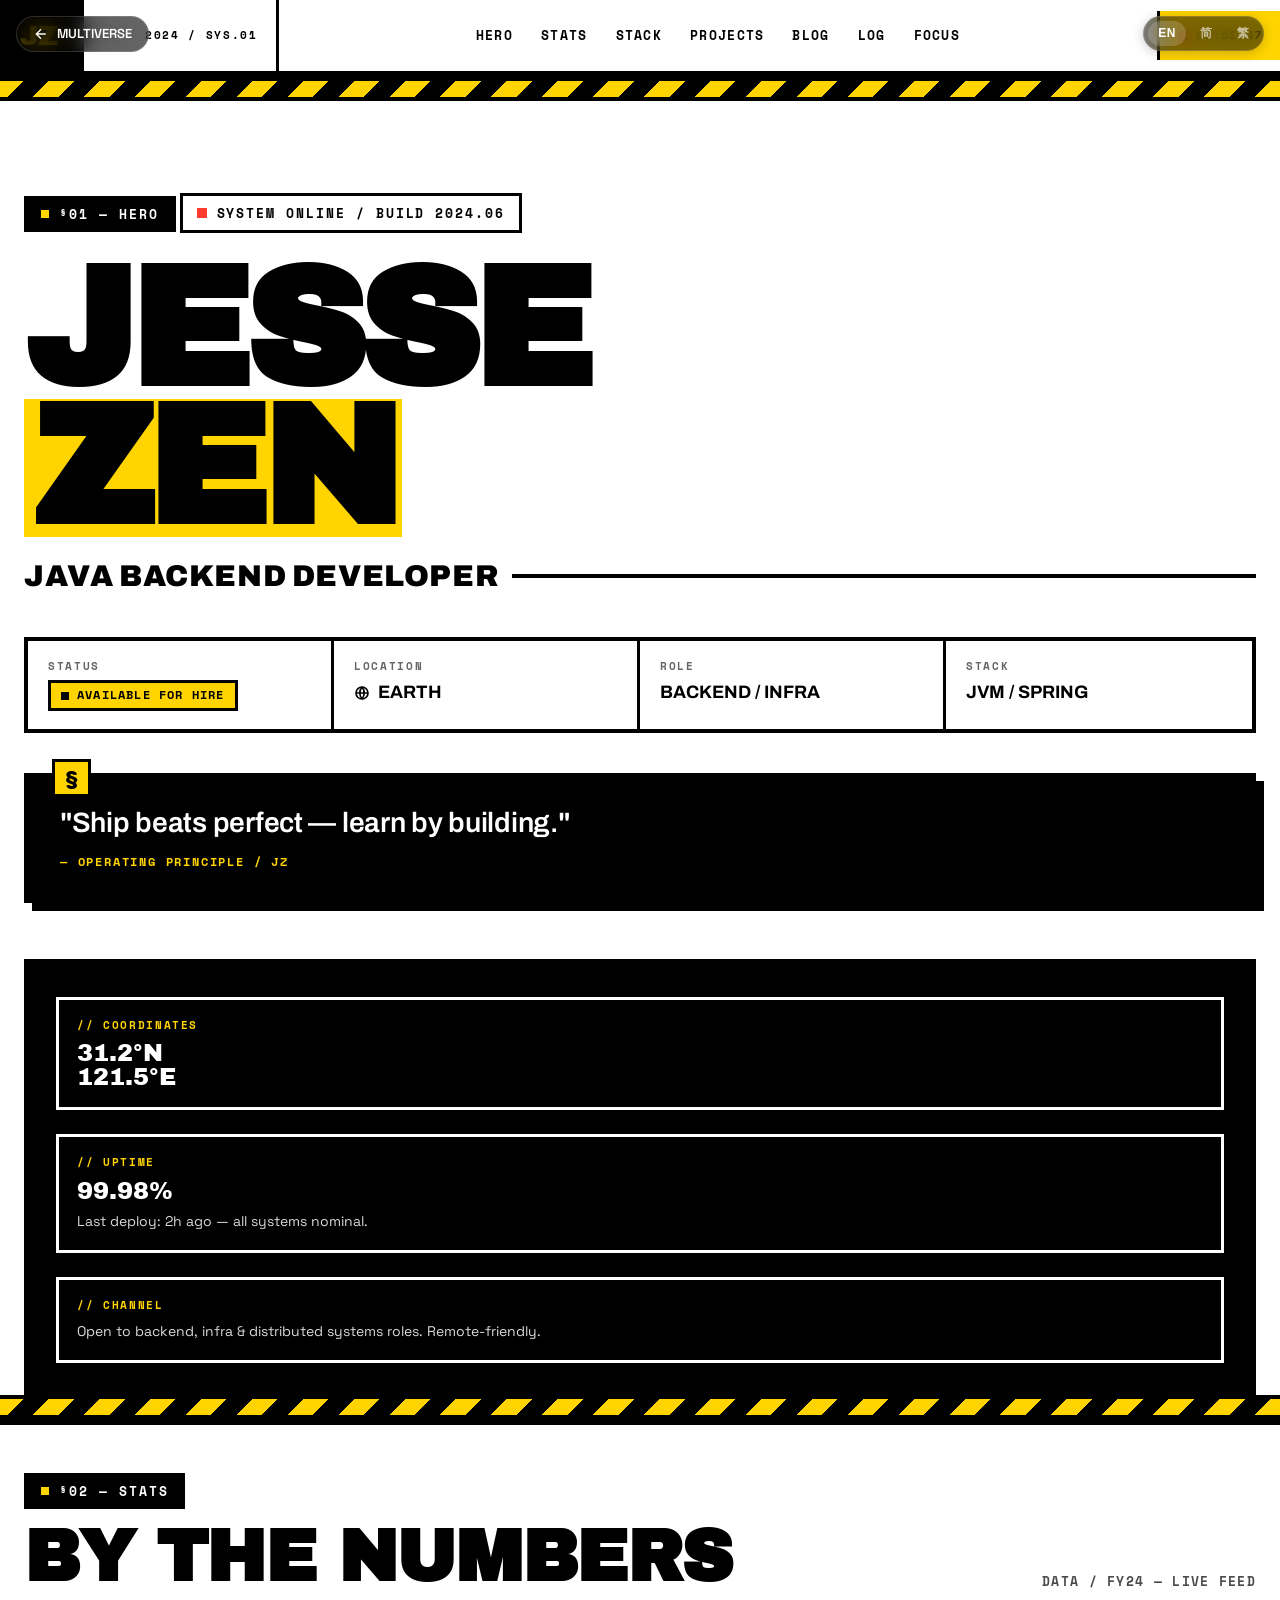
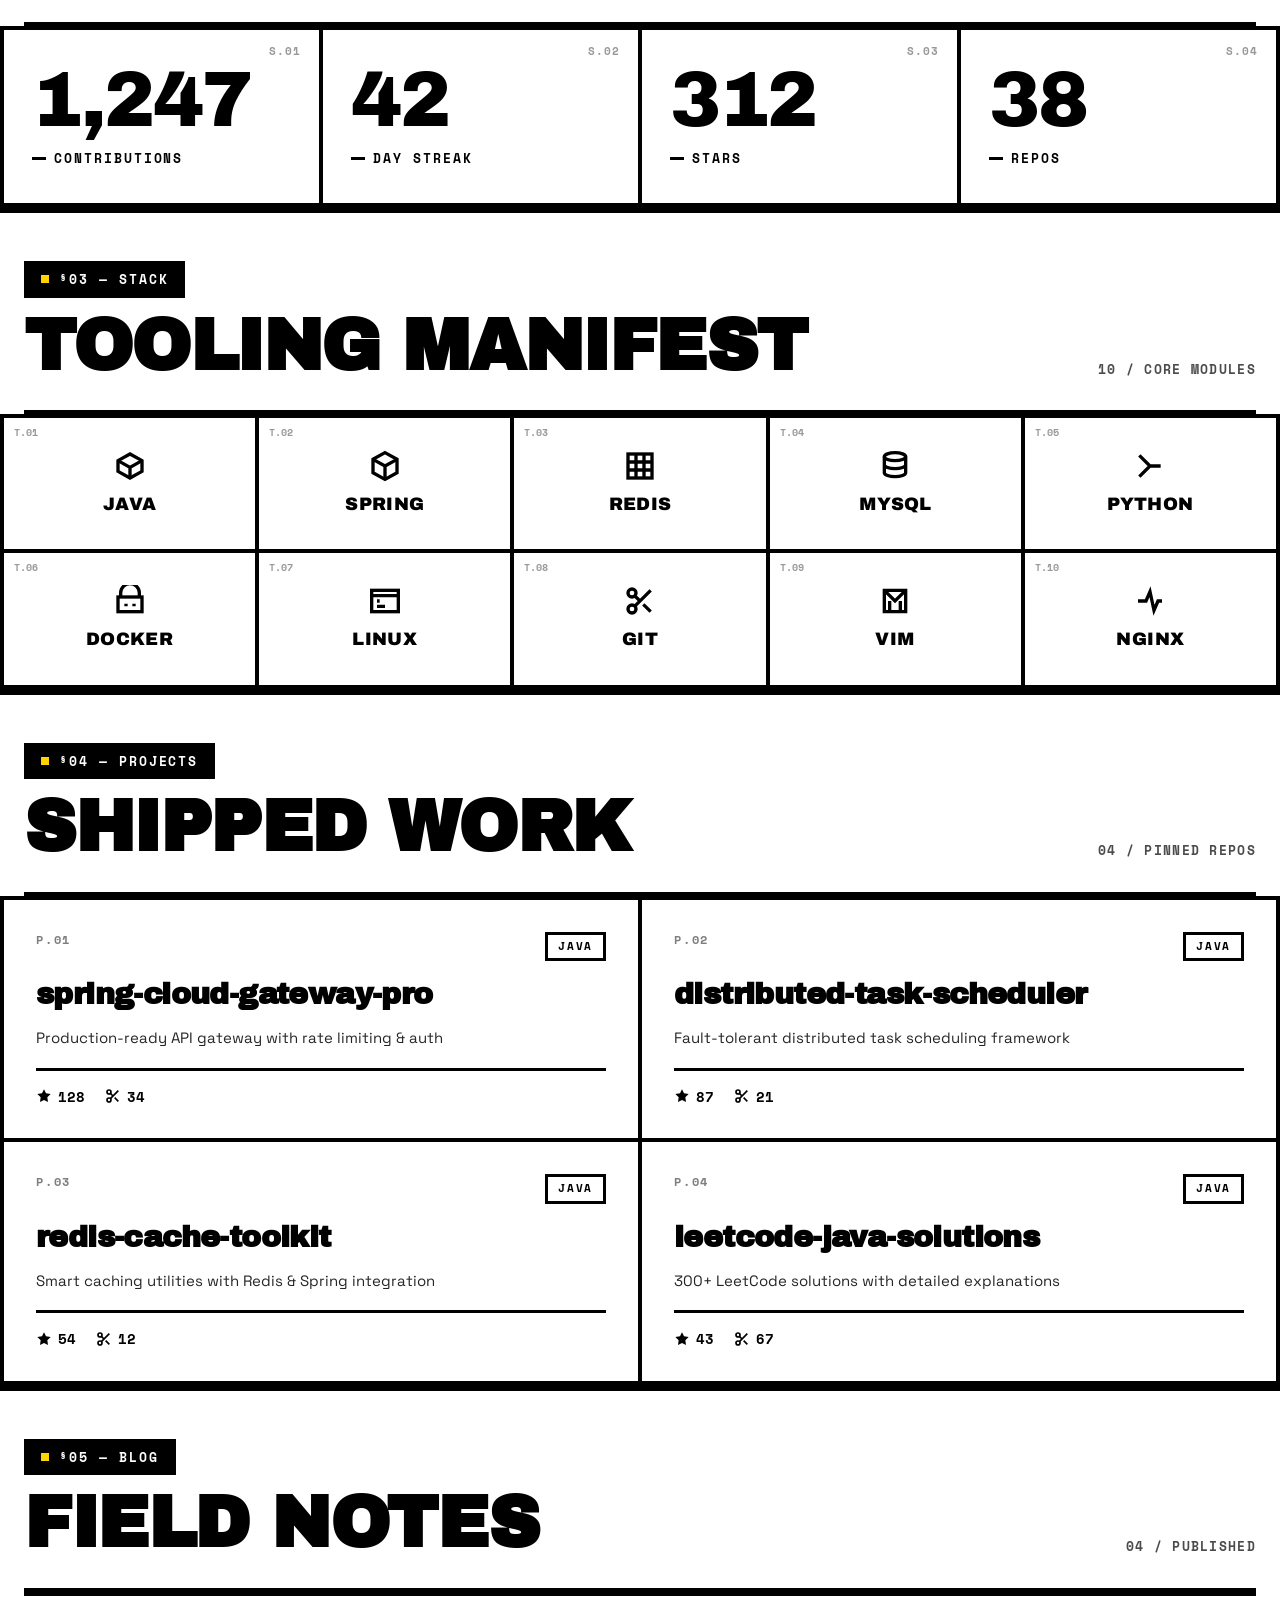
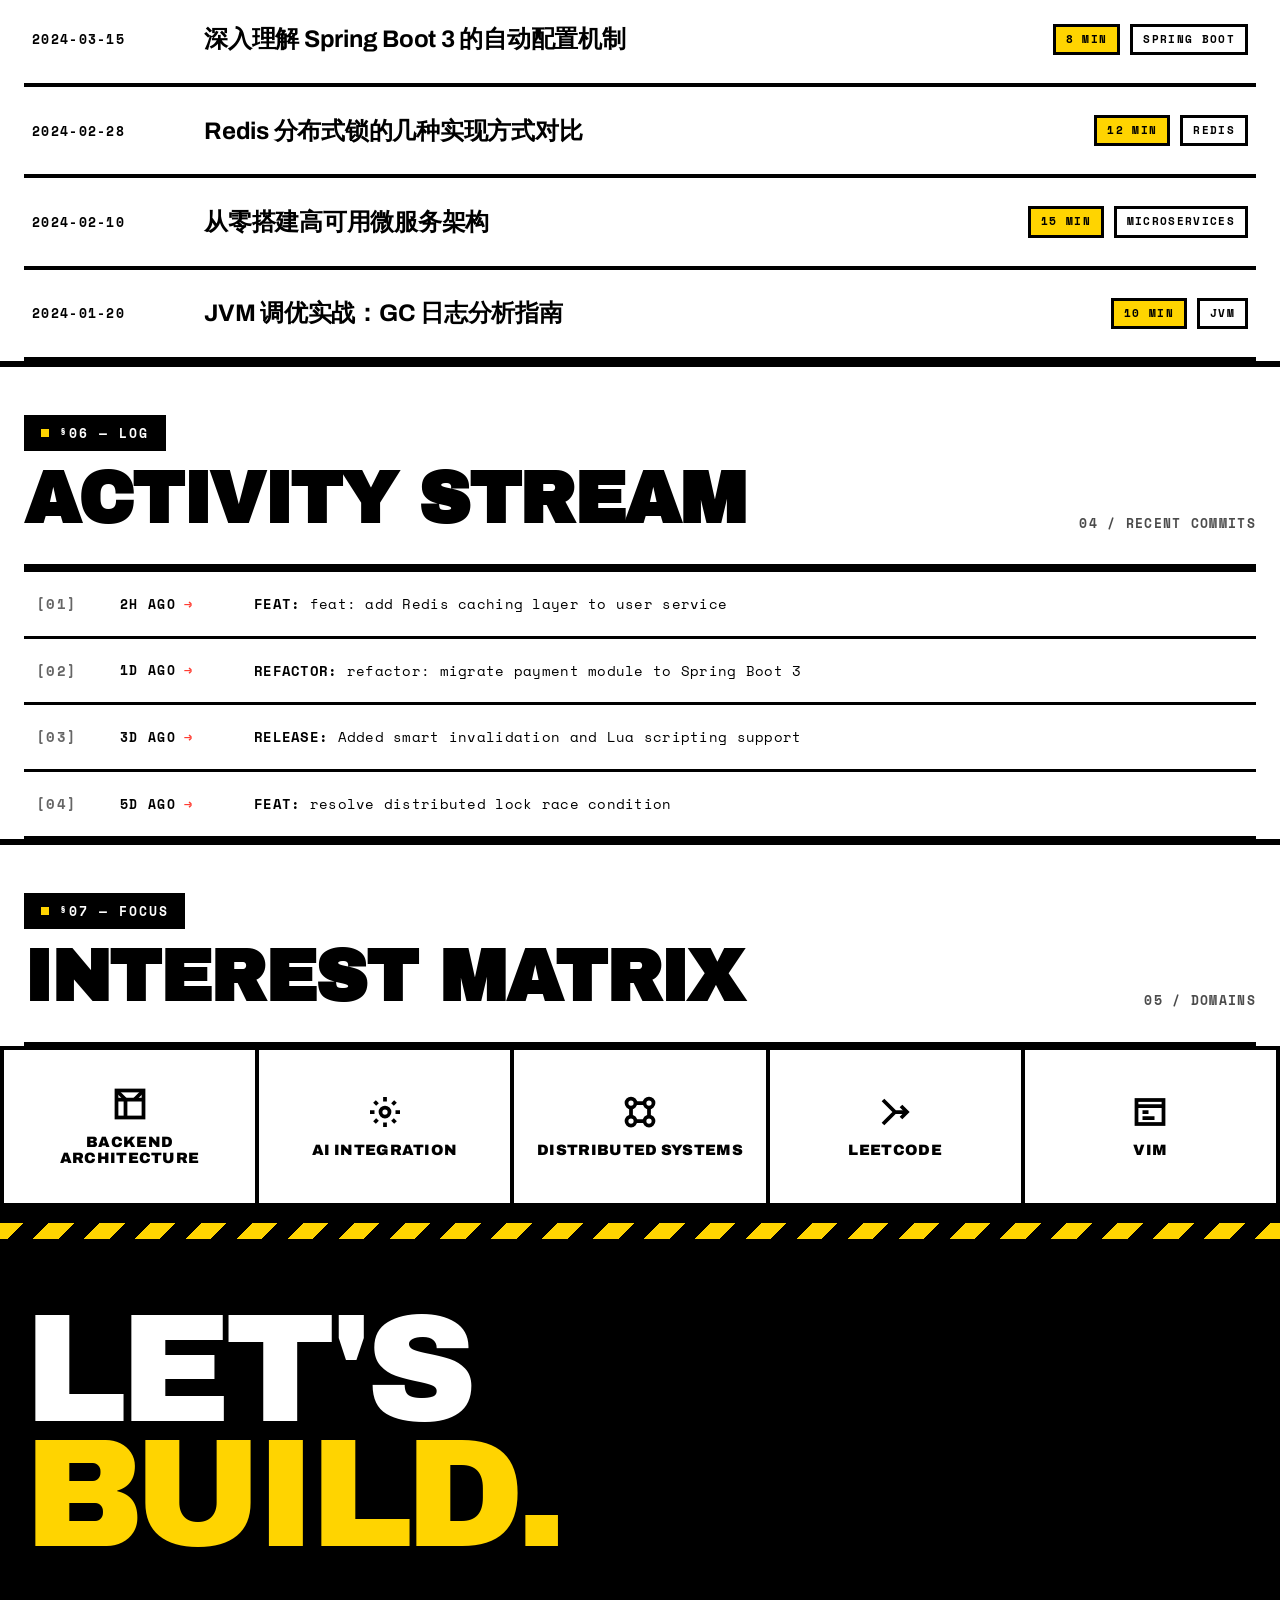
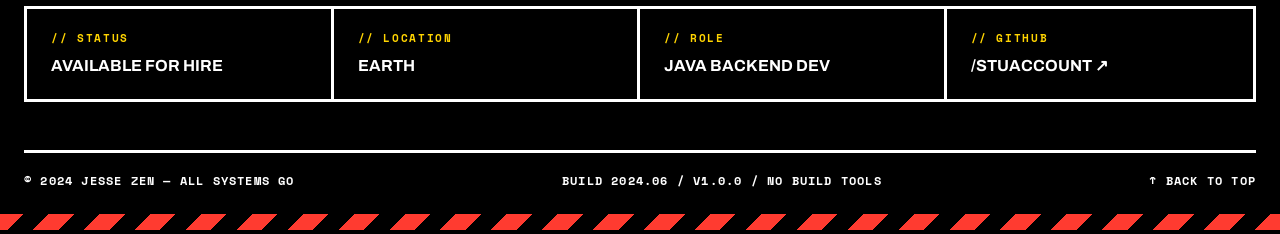
==== commit d9710aaa: "feat: add comprehensive i18n support with 3 languages (en, zh-CN, zh-TW) - Add i18n runtime (i18n/i1" ====
--- a/templates/brutalist.html
+++ b/templates/brutalist.html
@@ -1196,11 +1196,16 @@
     }
   </style>
   <link rel="stylesheet" href="../assets/shared.css" />
+  <script src="../i18n/locales/en.js"></script>
+  <script src="../i18n/locales/zh-CN.js"></script>
+  <script src="../i18n/locales/zh-TW.js"></script>
+  <script src="../i18n/i18n.js"></script>
+  <script src="../i18n/lang-switcher.js"></script>
 </head>
 <body>
-<a href="../index.html" class="gh-back-hub" aria-label="返回多元宇宙">
+<a href="../index.html" class="gh-back-hub" aria-label="Back to Multiverse" data-i18n-attr="aria-label:nav.back">
   <svg viewBox="0 0 24 24" fill="none" stroke="currentColor" stroke-width="2"><path d="M19 12H5M12 19l-7-7 7-7"/></svg>
-  MULTIVERSE
+  <span data-i18n="hub.title">MULTIVERSE</span>
 </a>
 
   <!-- ============================================================
@@ -1214,13 +1219,13 @@
       </div>
 
       <ul class="nav-links" id="navLinks">
-        <li><a class="nav-link" href="#hero">Hero</a></li>
-        <li><a class="nav-link" href="#stats">Stats</a></li>
-        <li><a class="nav-link" href="#stack">Stack</a></li>
-        <li><a class="nav-link" href="#projects">Projects</a></li>
-        <li><a class="nav-link" href="#blog">Blog</a></li>
-        <li><a class="nav-link" href="#activity">Log</a></li>
-        <li><a class="nav-link" href="#interests">Focus</a></li>
+        <li><a class="nav-link" href="#hero" data-i18n="nav.hero">Hero</a></li>
+        <li><a class="nav-link" href="#stats" data-i18n="nav.stats">Stats</a></li>
+        <li><a class="nav-link" href="#stack" data-i18n="nav.stack">Stack</a></li>
+        <li><a class="nav-link" href="#projects" data-i18n="nav.projects">Projects</a></li>
+        <li><a class="nav-link" href="#blog" data-i18n="nav.blog">Blog</a></li>
+        <li><a class="nav-link" href="#activity" data-i18n="nav.log">Log</a></li>
+        <li><a class="nav-link" href="#interests" data-i18n="nav.focus">Focus</a></li>
       </ul>
 
       <div class="nav-counter">
@@ -1250,7 +1255,7 @@
           <h1 class="hero-name">JESSE<br><span class="accent">ZEN</span></h1>
 
           <div class="hero-role">
-            <span>Java Backend Developer</span>
+            <span data-i18n="person.role">Java Backend Developer</span>
             <span class="hero-role-bar"></span>
           </div>
 
@@ -1258,14 +1263,14 @@
             <div class="hero-meta-cell">
               <div class="hero-meta-label">Status</div>
               <div class="hero-meta-value">
-                <span class="status-badge">Available For Hire</span>
+                <span class="status-badge" data-i18n="status.available">Available For Hire</span>
               </div>
             </div>
             <div class="hero-meta-cell">
               <div class="hero-meta-label">Location</div>
               <div class="hero-meta-value">
                 <svg width="16" height="16" viewBox="0 0 24 24" fill="none" stroke="currentColor" stroke-width="2.5"><circle cx="12" cy="12" r="9"/><path d="M3 12h18M12 3a14 14 0 010 18M12 3a14 14 0 000 18"/></svg>
-                Earth
+                <span data-i18n="person.location">Earth</span>
               </div>
             </div>
             <div class="hero-meta-cell">
@@ -1279,7 +1284,7 @@
           </div>
 
           <blockquote class="hero-quote">
-            <p class="hero-quote-text">"Ship beats perfect — learn by building."</p>
+            <p class="hero-quote-text">"<span data-i18n="person.quote">Ship beats perfect — learn by building.</span>"</p>
             <p class="hero-quote-author">— Operating Principle / JZ</p>
           </blockquote>
         </div>
@@ -1312,7 +1317,7 @@
       <div class="section-head reveal">
         <div>
           <span class="section-label">§02 — STATS</span>
-          <h2 class="section-title" style="margin-top:16px;">By The<br>Numbers</h2>
+          <h2 class="section-title" style="margin-top:16px;" data-i18n="section.byTheNumbers">By The<br>Numbers</h2>
         </div>
         <div class="section-meta">DATA / FY24 — LIVE FEED</div>
       </div>
@@ -1323,22 +1328,22 @@
         <div class="stat-cell">
           <span class="stat-code">S.01</span>
           <div class="stat-num" data-github="stat:contributions">1,247</div>
-          <div class="stat-label">Contributions</div>
+          <div class="stat-label" data-i18n="stats.contributions">Contributions</div>
         </div>
         <div class="stat-cell">
           <span class="stat-code">S.02</span>
           <div class="stat-num" data-github="stat:streak">42</div>
-          <div class="stat-label">Day Streak</div>
+          <div class="stat-label" data-i18n="stats.streak">Day Streak</div>
         </div>
         <div class="stat-cell">
           <span class="stat-code">S.03</span>
           <div class="stat-num" data-github="stat:stars">312</div>
-          <div class="stat-label">Stars</div>
+          <div class="stat-label" data-i18n="stats.stars">Stars</div>
         </div>
         <div class="stat-cell">
           <span class="stat-code">S.04</span>
           <div class="stat-num" data-github="stat:repos">38</div>
-          <div class="stat-label">Repos</div>
+          <div class="stat-label" data-i18n="stats.repos">Repos</div>
         </div>
       </div>
     </div>
@@ -1352,7 +1357,7 @@
       <div class="section-head reveal">
         <div>
           <span class="section-label">§03 — STACK</span>
-          <h2 class="section-title" style="margin-top:16px;">Tooling<br>Manifest</h2>
+          <h2 class="section-title" style="margin-top:16px;" data-i18n="section.toolingManifest">Tooling<br>Manifest</h2>
         </div>
         <div class="section-meta">10 / CORE MODULES</div>
       </div>
@@ -1422,7 +1427,7 @@
       <div class="section-head reveal">
         <div>
           <span class="section-label">§04 — PROJECTS</span>
-          <h2 class="section-title" style="margin-top:16px;">Shipped<br>Work</h2>
+          <h2 class="section-title" style="margin-top:16px;" data-i18n="section.shippedWork">Shipped<br>Work</h2>
         </div>
         <div class="section-meta">04 / PINNED REPOS</div>
       </div>
@@ -1430,78 +1435,21 @@
 
     <div class="container" style="padding-left:0;padding-right:0;">
       <div class="projects-grid reveal" data-github="repos:list">
-        <article class="project-card">
+        <article class="project-card" data-repo-template>
           <div class="project-head">
-            <span class="project-num">P.01</span>
-            <span class="project-lang">Java</span>
+            <span class="project-num">P.<span data-field="index">01</span></span>
+            <span class="project-lang" data-field="lang">Java</span>
           </div>
-          <h3 class="project-name">spring-cloud-gateway-pro</h3>
-          <p class="project-desc">Production-ready API gateway with rate limiting &amp; auth.</p>
+          <h3 class="project-name" data-field="name">spring-cloud-gateway-pro</h3>
+          <p class="project-desc" data-field="desc">Production-ready API gateway with rate limiting &amp; auth.</p>
           <div class="project-foot">
             <span class="project-stat">
               <svg viewBox="0 0 24 24" fill="currentColor"><path d="M12 2l3 6 7 1-5 5 1 7-6-3-6 3 1-7-5-5 7-1 3-6z"/></svg>
-              128
+              <span data-field="stars">128</span>
             </span>
             <span class="project-stat">
               <svg viewBox="0 0 24 24" fill="none" stroke="currentColor" stroke-width="2.5"><circle cx="6" cy="6" r="3"/><circle cx="6" cy="18" r="3"/><path d="M20 4L8.12 15.88M14.47 14.48L20 20M8.12 8.12L12 12"/></svg>
-              34
-            </span>
-          </div>
-        </article>
-
-        <article class="project-card">
-          <div class="project-head">
-            <span class="project-num">P.02</span>
-            <span class="project-lang">Java</span>
-          </div>
-          <h3 class="project-name">distributed-task-scheduler</h3>
-          <p class="project-desc">Fault-tolerant distributed task scheduling framework.</p>
-          <div class="project-foot">
-            <span class="project-stat">
-              <svg viewBox="0 0 24 24" fill="currentColor"><path d="M12 2l3 6 7 1-5 5 1 7-6-3-6 3 1-7-5-5 7-1 3-6z"/></svg>
-              87
-            </span>
-            <span class="project-stat">
-              <svg viewBox="0 0 24 24" fill="none" stroke="currentColor" stroke-width="2.5"><circle cx="6" cy="6" r="3"/><circle cx="6" cy="18" r="3"/><path d="M20 4L8.12 15.88M14.47 14.48L20 20M8.12 8.12L12 12"/></svg>
-              21
-            </span>
-          </div>
-        </article>
-
-        <article class="project-card">
-          <div class="project-head">
-            <span class="project-num">P.03</span>
-            <span class="project-lang">Java</span>
-          </div>
-          <h3 class="project-name">redis-cache-toolkit</h3>
-          <p class="project-desc">Smart caching utilities with Redis &amp; Spring integration.</p>
-          <div class="project-foot">
-            <span class="project-stat">
-              <svg viewBox="0 0 24 24" fill="currentColor"><path d="M12 2l3 6 7 1-5 5 1 7-6-3-6 3 1-7-5-5 7-1 3-6z"/></svg>
-              54
-            </span>
-            <span class="project-stat">
-              <svg viewBox="0 0 24 24" fill="none" stroke="currentColor" stroke-width="2.5"><circle cx="6" cy="6" r="3"/><circle cx="6" cy="18" r="3"/><path d="M20 4L8.12 15.88M14.47 14.48L20 20M8.12 8.12L12 12"/></svg>
-              12
-            </span>
-          </div>
-        </article>
-
-        <article class="project-card">
-          <div class="project-head">
-            <span class="project-num">P.04</span>
-            <span class="project-lang">Java</span>
-          </div>
-          <h3 class="project-name">leetcode-java-solutions</h3>
-          <p class="project-desc">300+ LeetCode solutions with detailed explanations.</p>
-          <div class="project-foot">
-            <span class="project-stat">
-              <svg viewBox="0 0 24 24" fill="currentColor"><path d="M12 2l3 6 7 1-5 5 1 7-6-3-6 3 1-7-5-5 7-1 3-6z"/></svg>
-              43
-            </span>
-            <span class="project-stat">
-              <svg viewBox="0 0 24 24" fill="none" stroke="currentColor" stroke-width="2.5"><circle cx="6" cy="6" r="3"/><circle cx="6" cy="18" r="3"/><path d="M20 4L8.12 15.88M14.47 14.48L20 20M8.12 8.12L12 12"/></svg>
-              67
+              <span data-field="forks">34</span>
             </span>
           </div>
         </article>
@@ -1517,45 +1465,18 @@
       <div class="section-head reveal">
         <div>
           <span class="section-label">§05 — BLOG</span>
-          <h2 class="section-title" style="margin-top:16px;">Field<br>Notes</h2>
+          <h2 class="section-title" style="margin-top:16px;" data-i18n="section.fieldNotes">Field<br>Notes</h2>
         </div>
         <div class="section-meta">04 / PUBLISHED</div>
       </div>
 
       <div class="blog-list reveal" data-github="blog:list">
-        <article class="blog-item">
-          <div class="blog-date">2024.03.15</div>
-          <h3 class="blog-title">深入理解 Spring Boot 3 的自动配置机制</h3>
+        <article class="blog-item" data-blog-template>
+          <div class="blog-date" data-field="date">2024.03.15</div>
+          <h3 class="blog-title" data-field="title">深入理解 Spring Boot 3 的自动配置机制</h3>
           <div class="blog-tags">
-            <span class="blog-tag blog-tag-time">8 MIN</span>
-            <span class="blog-tag blog-tag-cat">Spring Boot</span>
-          </div>
-        </article>
-
-        <article class="blog-item">
-          <div class="blog-date">2024.02.28</div>
-          <h3 class="blog-title">Redis 分布式锁的几种实现方式对比</h3>
-          <div class="blog-tags">
-            <span class="blog-tag blog-tag-time">12 MIN</span>
-            <span class="blog-tag blog-tag-cat">Redis</span>
-          </div>
-        </article>
-
-        <article class="blog-item">
-          <div class="blog-date">2024.02.10</div>
-          <h3 class="blog-title">从零搭建高可用微服务架构</h3>
-          <div class="blog-tags">
-            <span class="blog-tag blog-tag-time">15 MIN</span>
-            <span class="blog-tag blog-tag-cat">Microservices</span>
-          </div>
-        </article>
-
-        <article class="blog-item">
-          <div class="blog-date">2024.01.20</div>
-          <h3 class="blog-title">JVM 调优实战：GC 日志分析指南</h3>
-          <div class="blog-tags">
-            <span class="blog-tag blog-tag-time">10 MIN</span>
-            <span class="blog-tag blog-tag-cat">JVM</span>
+            <span class="blog-tag blog-tag-time" data-field="readtime">8 MIN</span>
+            <span class="blog-tag blog-tag-cat" data-field="category">Spring Boot</span>
           </div>
         </article>
       </div>
@@ -1570,31 +1491,16 @@
       <div class="section-head reveal">
         <div>
           <span class="section-label">§06 — LOG</span>
-          <h2 class="section-title" style="margin-top:16px;">Activity<br>Stream</h2>
+          <h2 class="section-title" style="margin-top:16px;" data-i18n="section.activityStream">Activity<br>Stream</h2>
         </div>
         <div class="section-meta">04 / RECENT COMMITS</div>
       </div>
 
       <div class="activity-list reveal" data-github="activity:list">
-        <div class="activity-item">
-          <span class="activity-num">[01]</span>
-          <span class="activity-time">2H AGO <span class="activity-arrow">→</span></span>
-          <span class="activity-text"><span class="commit-type">feat:</span> add Redis caching layer to user service</span>
-        </div>
-        <div class="activity-item">
-          <span class="activity-num">[02]</span>
-          <span class="activity-time">1D AGO <span class="activity-arrow">→</span></span>
-          <span class="activity-text"><span class="commit-type">refactor:</span> migrate payment module to Spring Boot 3</span>
-        </div>
-        <div class="activity-item">
-          <span class="activity-num">[03]</span>
-          <span class="activity-time">3D AGO <span class="activity-arrow">→</span></span>
-          <span class="activity-text"><span class="commit-type">release:</span> redis-cache-toolkit v2.1.0</span>
-        </div>
-        <div class="activity-item">
-          <span class="activity-num">[04]</span>
-          <span class="activity-time">5D AGO <span class="activity-arrow">→</span></span>
-          <span class="activity-text"><span class="commit-type">fix:</span> resolve distributed lock race condition</span>
+        <div class="activity-item" data-activity-template>
+          <span class="activity-num">[<span data-field="index">01</span>]</span>
+          <span class="activity-time"><span data-field="time">2H AGO</span> <span class="activity-arrow">→</span></span>
+          <span class="activity-text"><span class="commit-type" data-field="type">feat:</span> <span data-field="desc">add Redis caching layer to user service</span></span>
         </div>
       </div>
     </div>
@@ -1608,7 +1514,7 @@
       <div class="section-head reveal">
         <div>
           <span class="section-label">§07 — FOCUS</span>
-          <h2 class="section-title" style="margin-top:16px;">Interest<br>Matrix</h2>
+          <h2 class="section-title" style="margin-top:16px;" data-i18n="section.interestMatrix">Interest<br>Matrix</h2>
         </div>
         <div class="section-meta">05 / DOMAINS</div>
       </div>
@@ -1652,7 +1558,7 @@
         <div class="footer-row reveal">
           <div class="footer-cell">
             <div class="footer-label">// Status</div>
-            <div class="footer-value">Available For Hire</div>
+            <div class="footer-value" data-i18n="status.available">Available For Hire</div>
           </div>
           <div class="footer-cell">
             <div class="footer-label">// Location</div>
@@ -1752,7 +1658,9 @@
   <script src="../config.js"></script>
   <script src="../github-api.js"></script>
   <script>
+    if (window.I18n) I18n.init();
     document.addEventListener('DOMContentLoaded', function() {
+      if (window.LangSwitcher) LangSwitcher.mount();
       if (window.GitHubAPI) GitHubAPI.init();
     });
   </script>
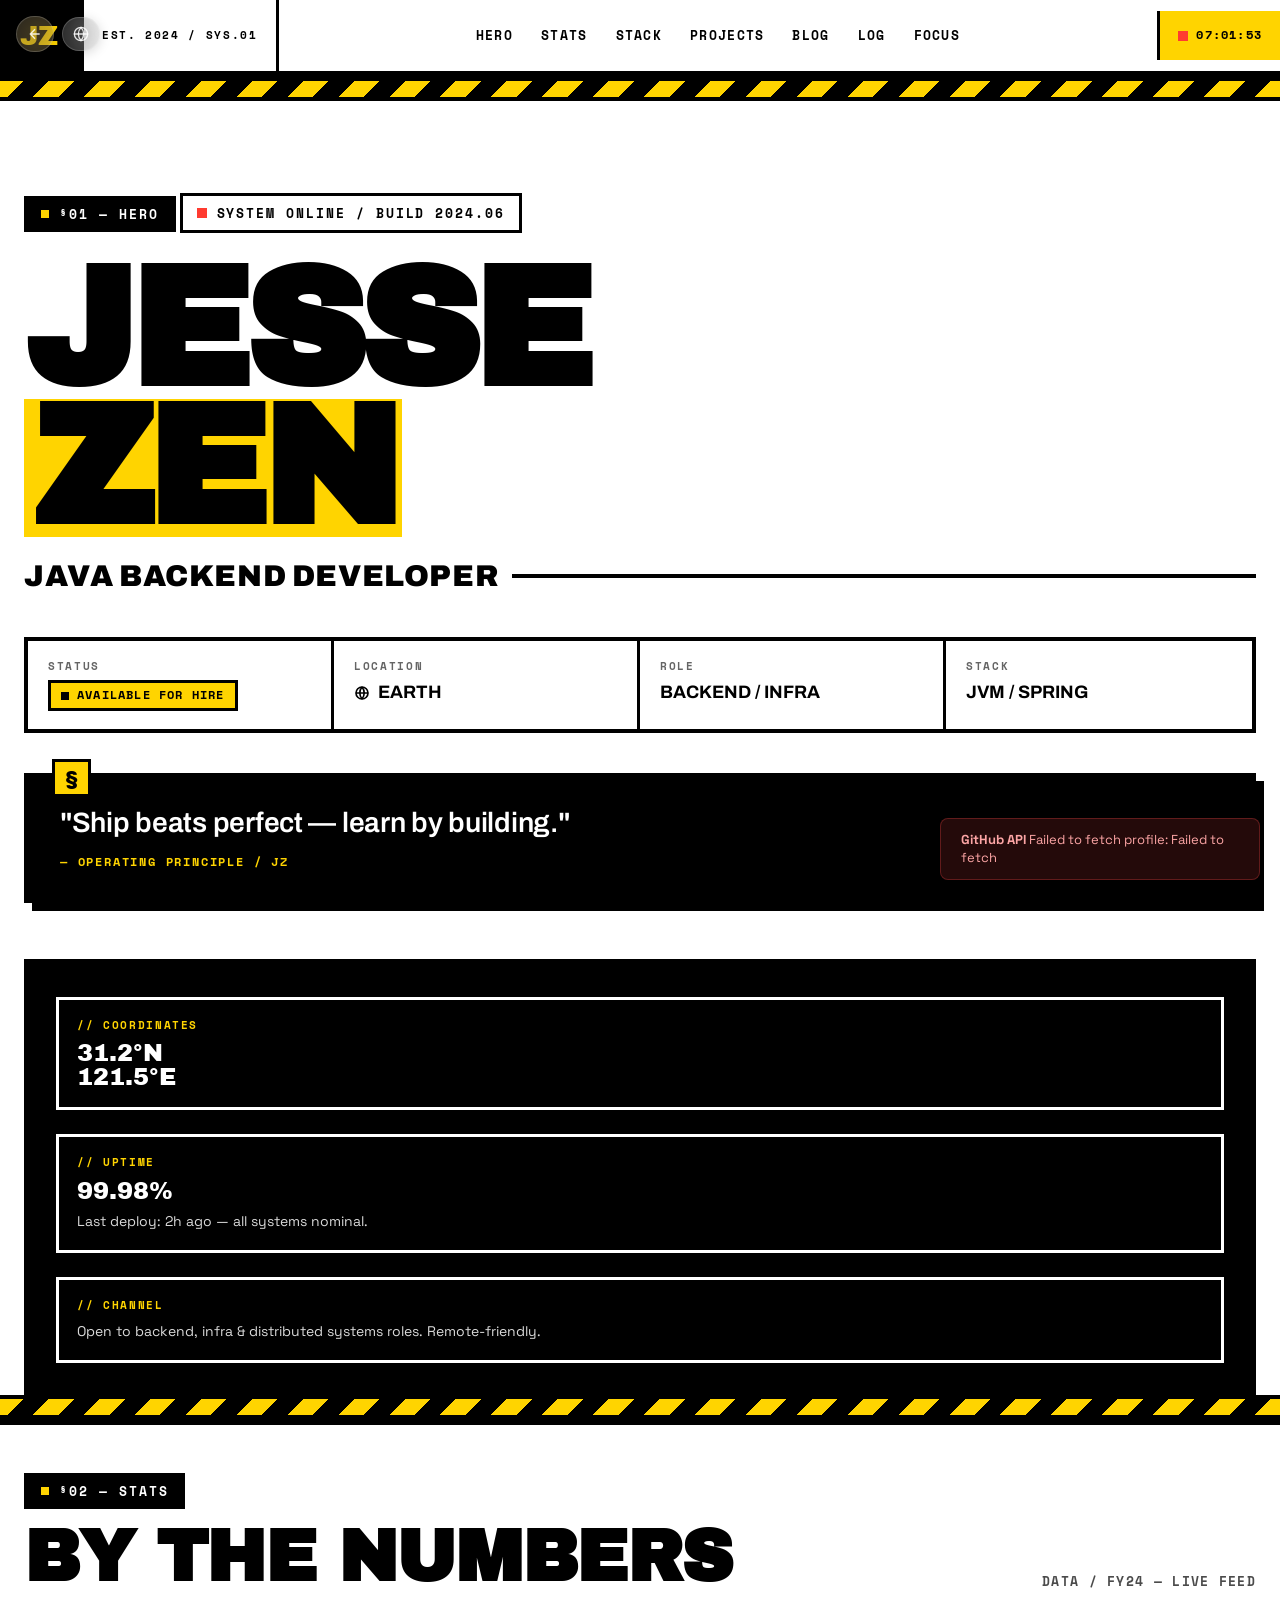
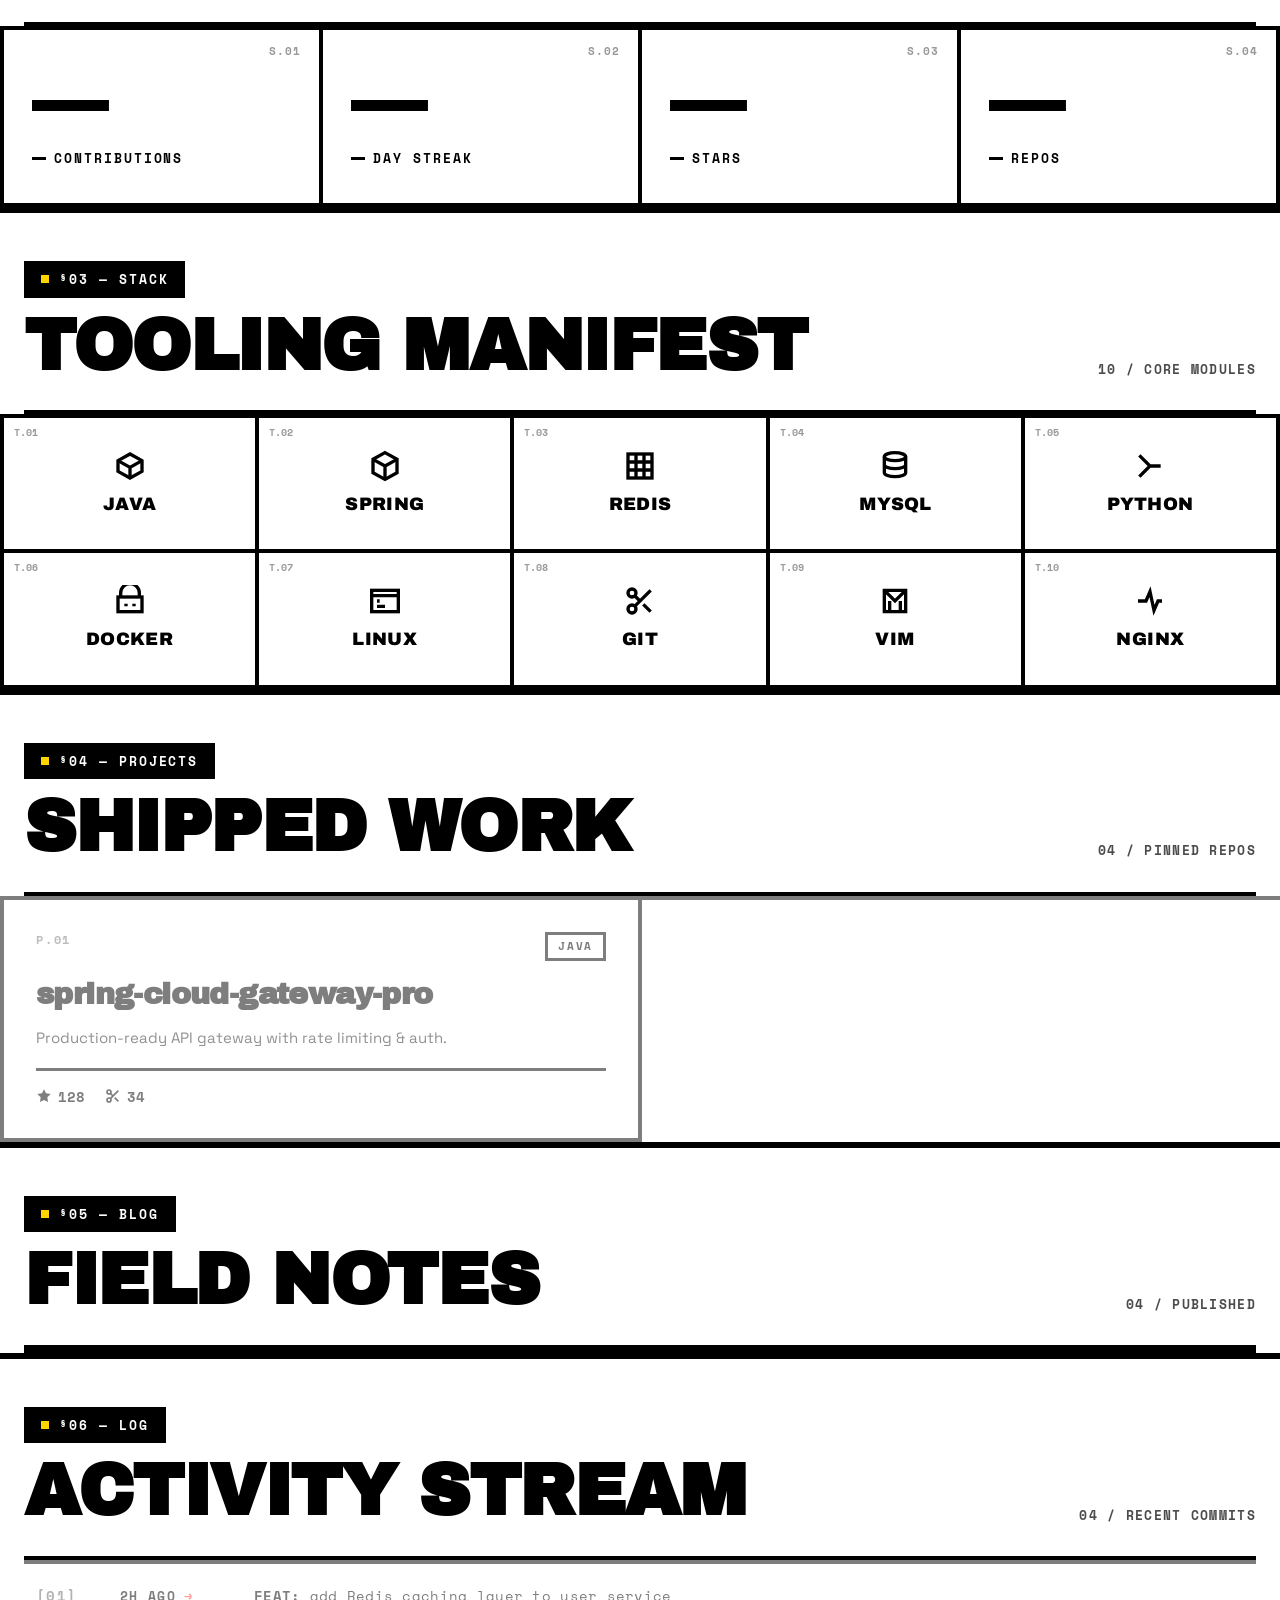
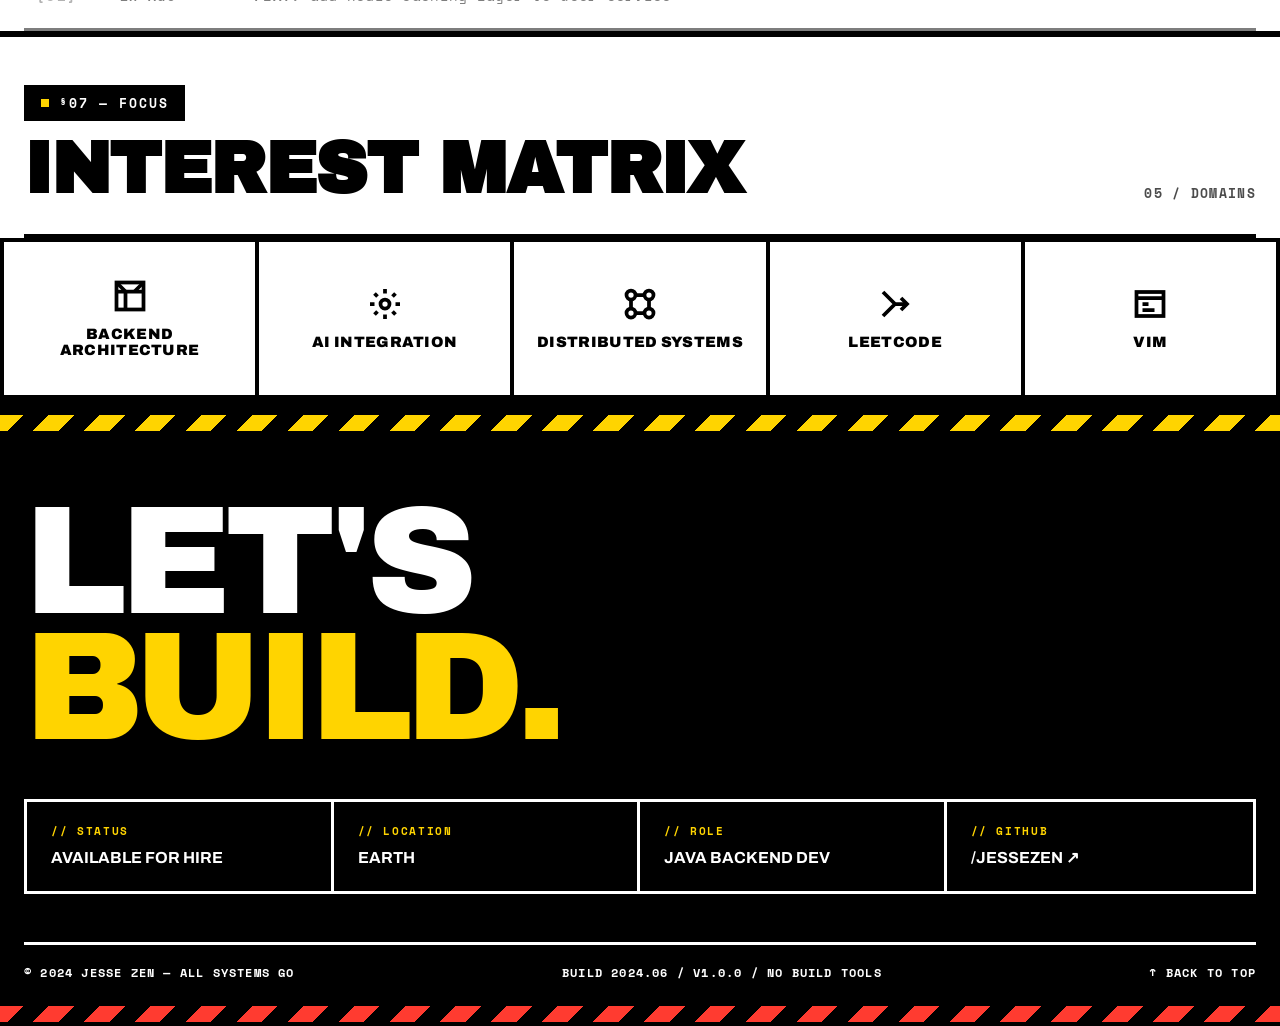
==== commit c982f26c: "refactor: unify nav buttons, remove fallback data, switch to jessezen - Unify back button + lang swi" ====
--- a/templates/brutalist.html
+++ b/templates/brutalist.html
@@ -1570,7 +1570,7 @@
           </div>
           <div class="footer-cell">
             <div class="footer-label">// GitHub</div>
-            <div class="footer-value"><a href="https://github.com/stuAccount" target="_blank" rel="noopener">/stuAccount ↗</a></div>
+            <div class="footer-value"><a href="https://github.com/jessezen" target="_blank" rel="noopener">/jessezen ↗</a></div>
           </div>
         </div>
       </div>
--- a/assets/shared.css
+++ b/assets/shared.css
@@ -228,37 +228,73 @@
   opacity: 0.5;
 }
 
-/* ===== 返回枢纽导航 ===== */
-.gh-back-hub {
+/* ===== 顶部导航按钮组（返回 + 语言） ===== */
+.gh-nav-cluster {
   position: fixed;
   top: 16px;
   left: 16px;
-  z-index: 1000;
+  z-index: 9998;
   display: flex;
   align-items: center;
   gap: 8px;
-  padding: 8px 16px;
-  border-radius: 24px;
+  font-family: -apple-system, BlinkMacSystemFont, "Segoe UI", sans-serif;
+  user-select: none;
+  -webkit-tap-highlight-color: transparent;
+}
+
+/* ===== 返回枢纽按钮（与语言按钮统一样式） ===== */
+.gh-back-hub {
+  position: relative;
+  display: flex;
+  align-items: center;
+  gap: 0;
+  padding: 8px 10px;
+  border-radius: 999px;
   font-size: 13px;
   font-weight: 600;
   text-decoration: none;
-  background: rgba(0, 0, 0, 0.6);
-  backdrop-filter: blur(12px);
-  -webkit-backdrop-filter: blur(12px);
-  border: 1px solid rgba(255, 255, 255, 0.15);
-  color: #fff;
-  transition: all 0.2s;
-}
-
-.gh-back-hub:hover {
-  background: rgba(0, 0, 0, 0.8);
-  border-color: rgba(255, 255, 255, 0.3);
-  transform: translateX(-2px);
+  background: rgba(255, 255, 255, 0.12);
+  backdrop-filter: blur(20px) saturate(180%);
+  -webkit-backdrop-filter: blur(20px) saturate(180%);
+  border: 1px solid rgba(255, 255, 255, 0.18);
+  color: rgba(255, 255, 255, 0.85);
+  transition: all 0.3s cubic-bezier(0.4, 0, 0.2, 1);
+  box-shadow: 0 2px 12px rgba(0, 0, 0, 0.15);
+  overflow: hidden;
+  white-space: nowrap;
+  cursor: pointer;
 }
 
 .gh-back-hub svg {
   width: 16px;
   height: 16px;
+  flex-shrink: 0;
+}
+
+/* Collapsed: label hidden */
+.gh-back-hub span {
+  font-weight: 600;
+  letter-spacing: 0.3px;
+  opacity: 0;
+  max-width: 0;
+  overflow: hidden;
+  transition: opacity 0.3s ease, max-width 0.3s cubic-bezier(0.4, 0, 0.2, 1);
+}
+
+/* Expanded: via wrapper hover or self hover */
+.gh-nav-cluster:hover .gh-back-hub,
+.gh-back-hub:hover {
+  padding: 8px 14px;
+  gap: 6px;
+  background: rgba(255, 255, 255, 0.2);
+  border-color: rgba(255, 255, 255, 0.3);
+  box-shadow: 0 4px 16px rgba(0, 0, 0, 0.2);
+}
+
+.gh-nav-cluster:hover .gh-back-hub span,
+.gh-back-hub:hover span {
+  opacity: 1;
+  max-width: 120px;
 }
 
 /* ===== 错误提示 ===== */
@@ -285,10 +321,21 @@
 
 /* ===== 响应式 ===== */
 @media (max-width: 640px) {
-  .gh-back-hub {
+  .gh-nav-cluster {
     top: 8px;
     left: 8px;
-    padding: 6px 12px;
+    gap: 6px;
+  }
+  .gh-nav-cluster .gh-back-hub,
+  .gh-nav-cluster .i18n-trigger {
+    padding: 6px 8px;
     font-size: 12px;
   }
-}
+  .gh-nav-cluster:hover .gh-back-hub,
+  .gh-nav-cluster:hover .i18n-trigger,
+  .gh-nav-cluster .gh-back-hub:hover,
+  .gh-nav-cluster .i18n-trigger:hover,
+  .gh-nav-cluster.open .i18n-trigger {
+    padding: 6px 10px;
+  }
+}
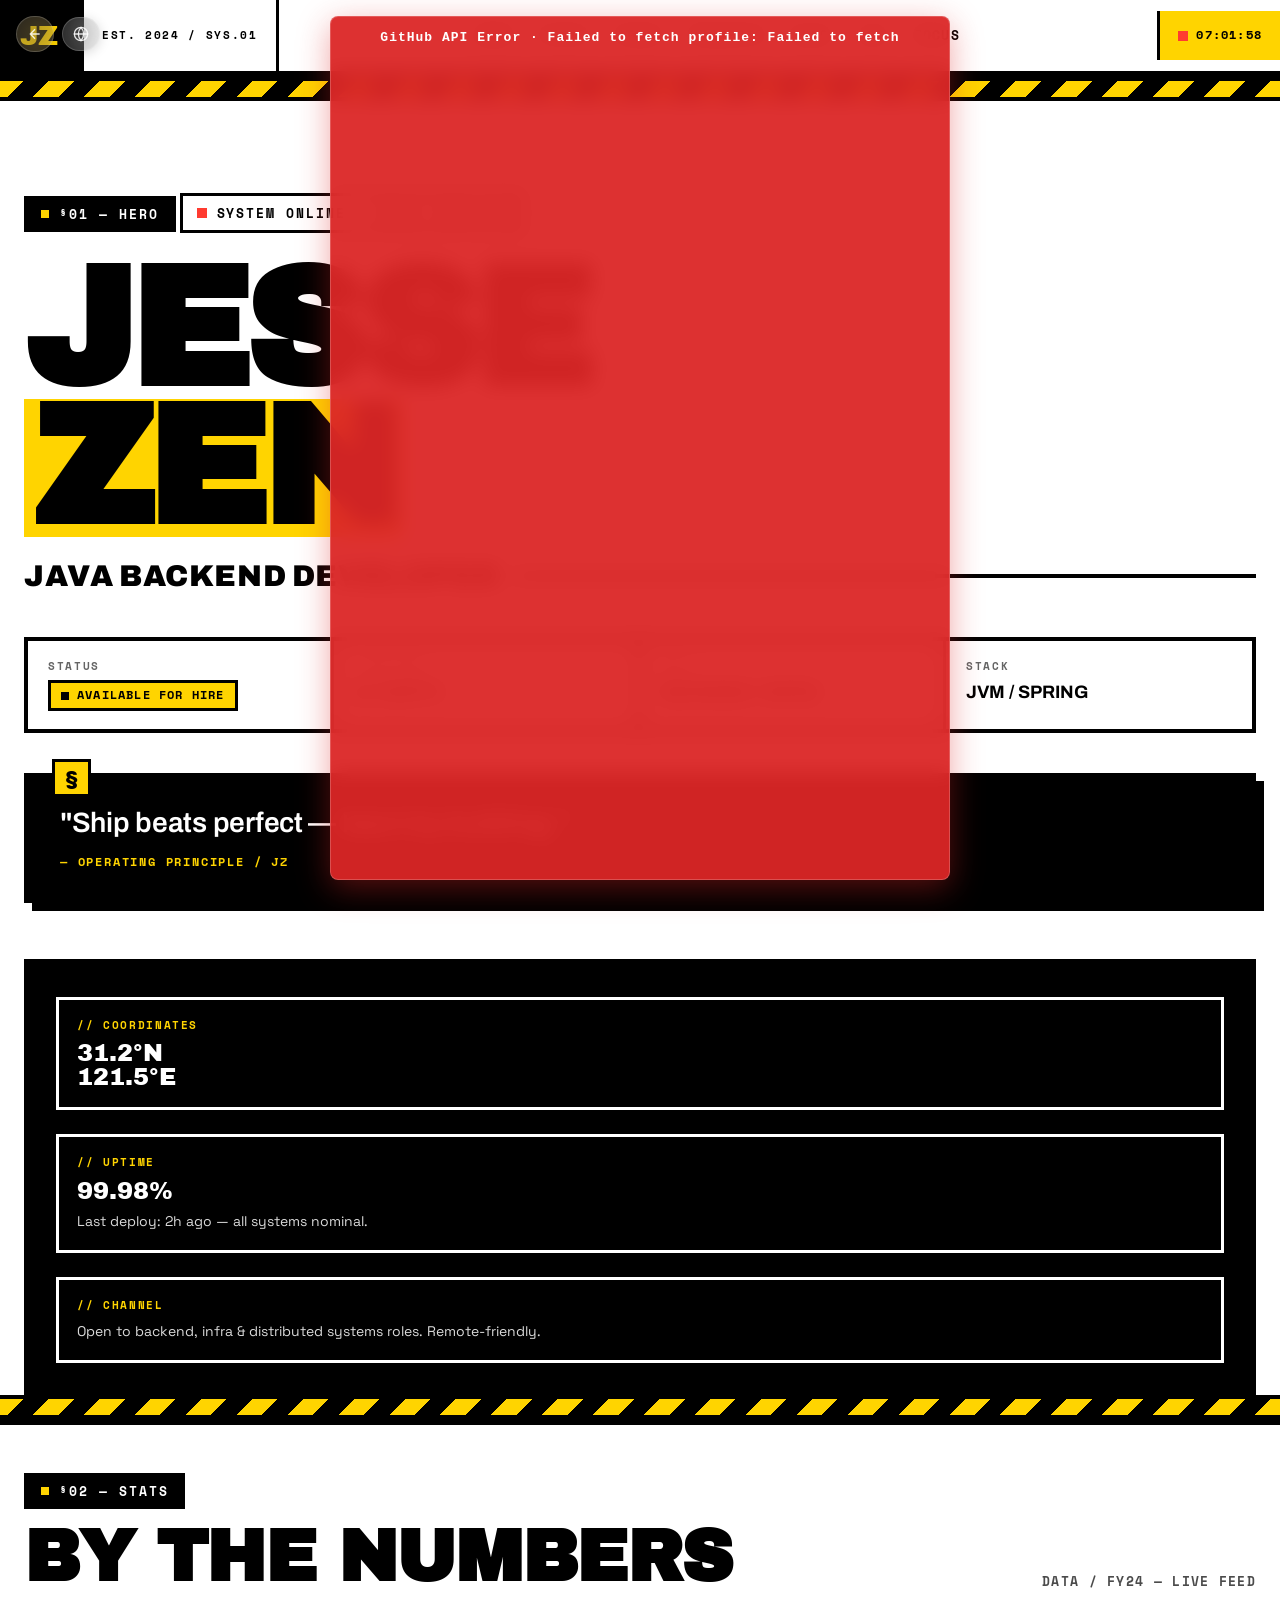
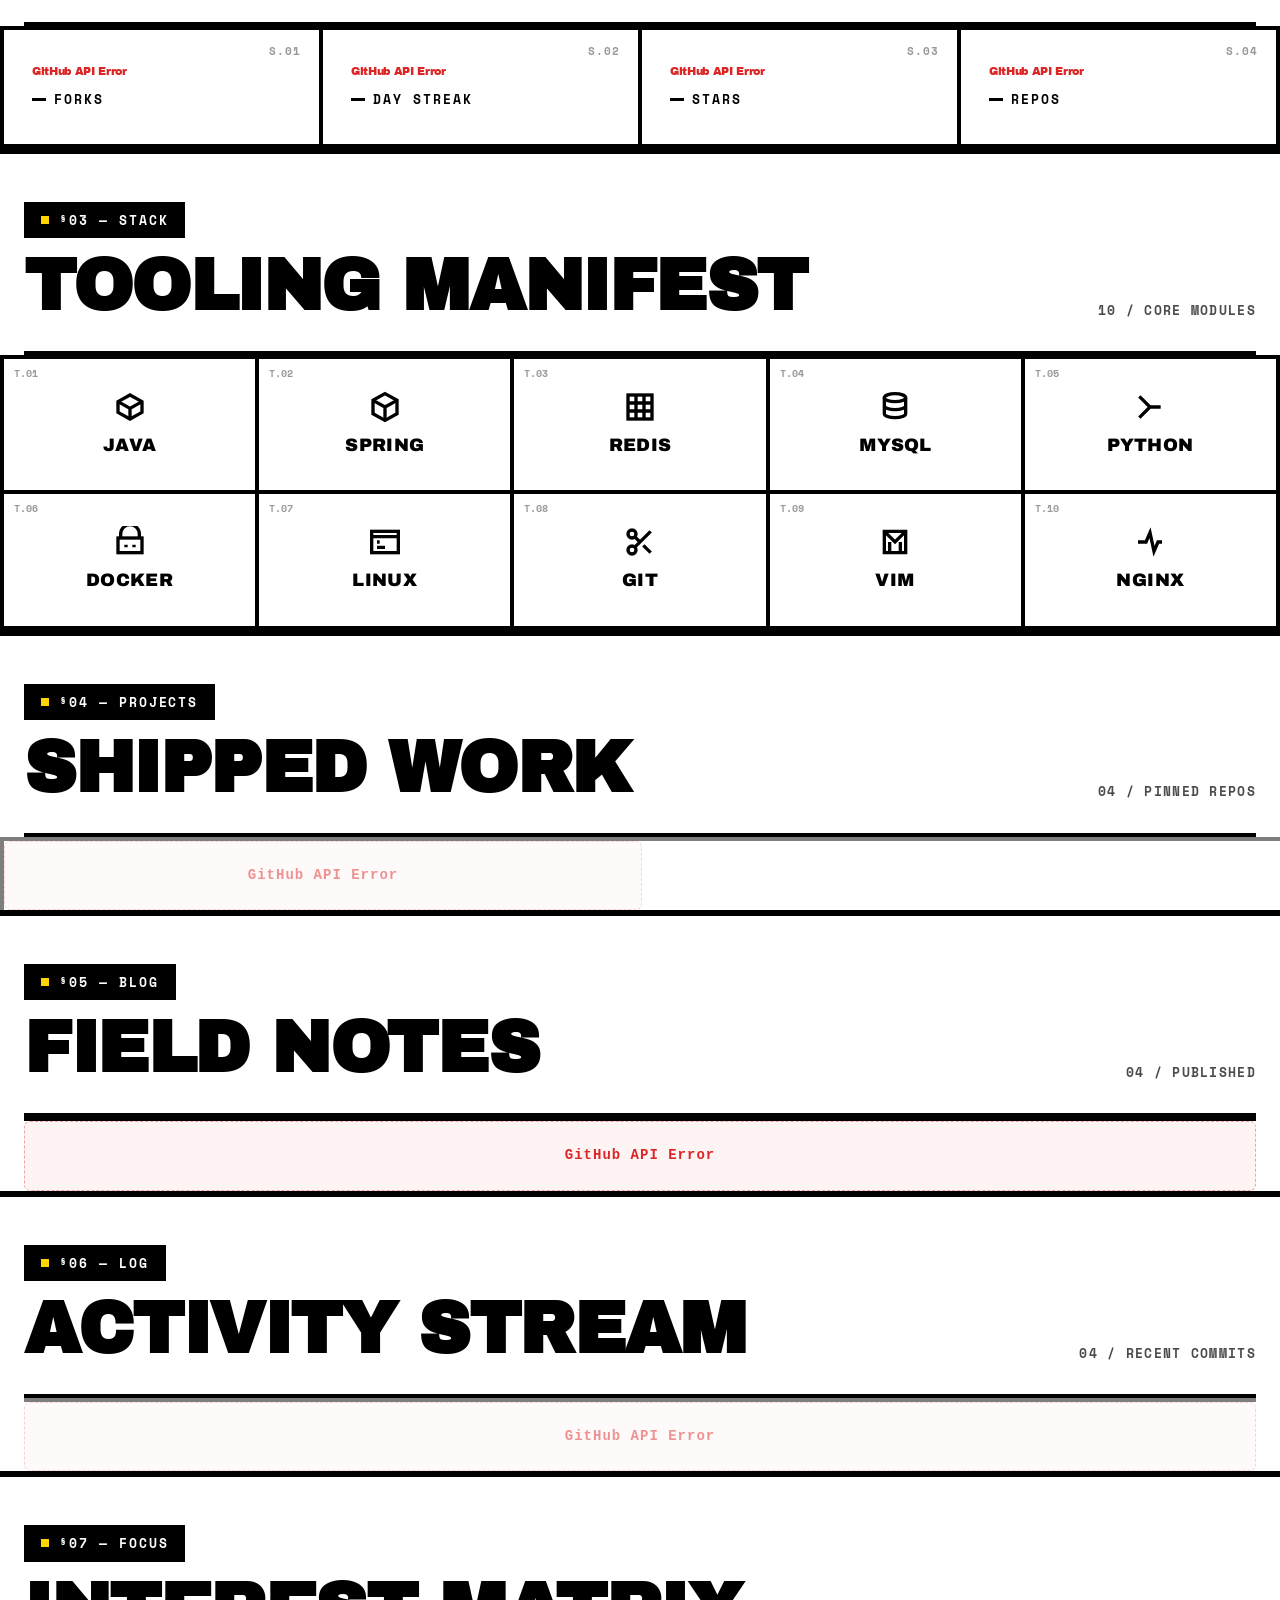
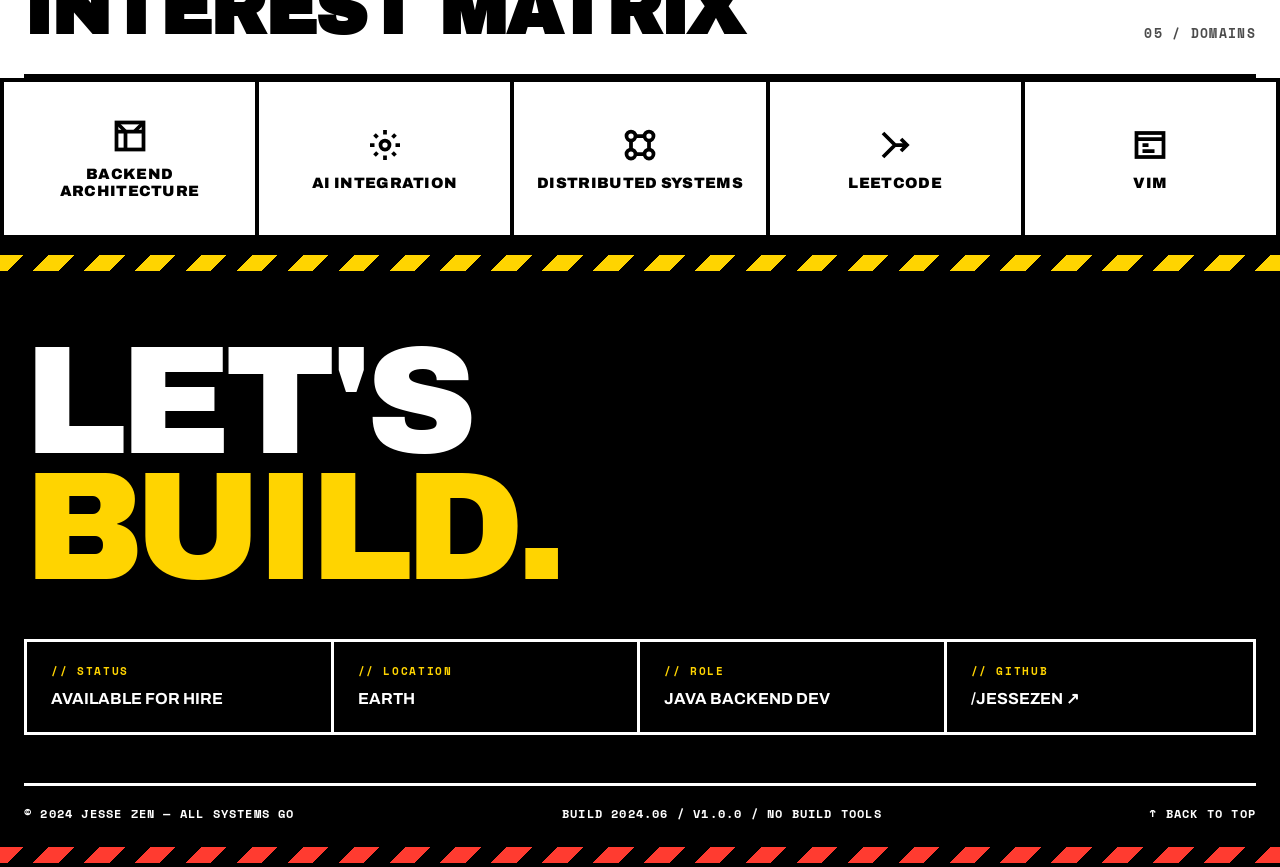
==== commit 8ac6dc0d: "refactor: remove mock data, add forks stat and API error handling" ====
--- a/templates/brutalist.html
+++ b/templates/brutalist.html
@@ -1327,22 +1327,22 @@
       <div class="stats-grid reveal">
         <div class="stat-cell">
           <span class="stat-code">S.01</span>
-          <div class="stat-num" data-github="stat:contributions">1,247</div>
-          <div class="stat-label" data-i18n="stats.contributions">Contributions</div>
+          <div class="stat-num" data-github="stat:forks">—</div>
+          <div class="stat-label" data-i18n="stats.forks">Forks</div>
         </div>
         <div class="stat-cell">
           <span class="stat-code">S.02</span>
-          <div class="stat-num" data-github="stat:streak">42</div>
+          <div class="stat-num" data-github="stat:streak">—</div>
           <div class="stat-label" data-i18n="stats.streak">Day Streak</div>
         </div>
         <div class="stat-cell">
           <span class="stat-code">S.03</span>
-          <div class="stat-num" data-github="stat:stars">312</div>
+          <div class="stat-num" data-github="stat:stars">—</div>
           <div class="stat-label" data-i18n="stats.stars">Stars</div>
         </div>
         <div class="stat-cell">
           <span class="stat-code">S.04</span>
-          <div class="stat-num" data-github="stat:repos">38</div>
+          <div class="stat-num" data-github="stat:repos">—</div>
           <div class="stat-label" data-i18n="stats.repos">Repos</div>
         </div>
       </div>
@@ -1437,19 +1437,19 @@
       <div class="projects-grid reveal" data-github="repos:list">
         <article class="project-card" data-repo-template>
           <div class="project-head">
-            <span class="project-num">P.<span data-field="index">01</span></span>
-            <span class="project-lang" data-field="lang">Java</span>
+            <span class="project-num">P.<span data-field="index"></span></span>
+            <span class="project-lang" data-field="lang"></span>
           </div>
-          <h3 class="project-name" data-field="name">spring-cloud-gateway-pro</h3>
-          <p class="project-desc" data-field="desc">Production-ready API gateway with rate limiting &amp; auth.</p>
+          <h3 class="project-name" data-field="name"></h3>
+          <p class="project-desc" data-field="desc"></p>
           <div class="project-foot">
             <span class="project-stat">
               <svg viewBox="0 0 24 24" fill="currentColor"><path d="M12 2l3 6 7 1-5 5 1 7-6-3-6 3 1-7-5-5 7-1 3-6z"/></svg>
-              <span data-field="stars">128</span>
+              <span data-field="stars"></span>
             </span>
             <span class="project-stat">
               <svg viewBox="0 0 24 24" fill="none" stroke="currentColor" stroke-width="2.5"><circle cx="6" cy="6" r="3"/><circle cx="6" cy="18" r="3"/><path d="M20 4L8.12 15.88M14.47 14.48L20 20M8.12 8.12L12 12"/></svg>
-              <span data-field="forks">34</span>
+              <span data-field="forks"></span>
             </span>
           </div>
         </article>
@@ -1472,11 +1472,11 @@
 
       <div class="blog-list reveal" data-github="blog:list">
         <article class="blog-item" data-blog-template>
-          <div class="blog-date" data-field="date">2024.03.15</div>
-          <h3 class="blog-title" data-field="title">深入理解 Spring Boot 3 的自动配置机制</h3>
+          <div class="blog-date" data-field="date"></div>
+          <h3 class="blog-title" data-field="title"></h3>
           <div class="blog-tags">
-            <span class="blog-tag blog-tag-time" data-field="readtime">8 MIN</span>
-            <span class="blog-tag blog-tag-cat" data-field="category">Spring Boot</span>
+            <span class="blog-tag blog-tag-time" data-field="readtime"></span>
+            <span class="blog-tag blog-tag-cat" data-field="category"></span>
           </div>
         </article>
       </div>
@@ -1498,9 +1498,9 @@
 
       <div class="activity-list reveal" data-github="activity:list">
         <div class="activity-item" data-activity-template>
-          <span class="activity-num">[<span data-field="index">01</span>]</span>
-          <span class="activity-time"><span data-field="time">2H AGO</span> <span class="activity-arrow">→</span></span>
-          <span class="activity-text"><span class="commit-type" data-field="type">feat:</span> <span data-field="desc">add Redis caching layer to user service</span></span>
+          <span class="activity-num">[<span data-field="index"></span>]</span>
+          <span class="activity-time"><span data-field="time"></span> <span class="activity-arrow">→</span></span>
+          <span class="activity-text"><span class="commit-type" data-field="type"></span> <span data-field="desc"></span></span>
         </div>
       </div>
     </div>
